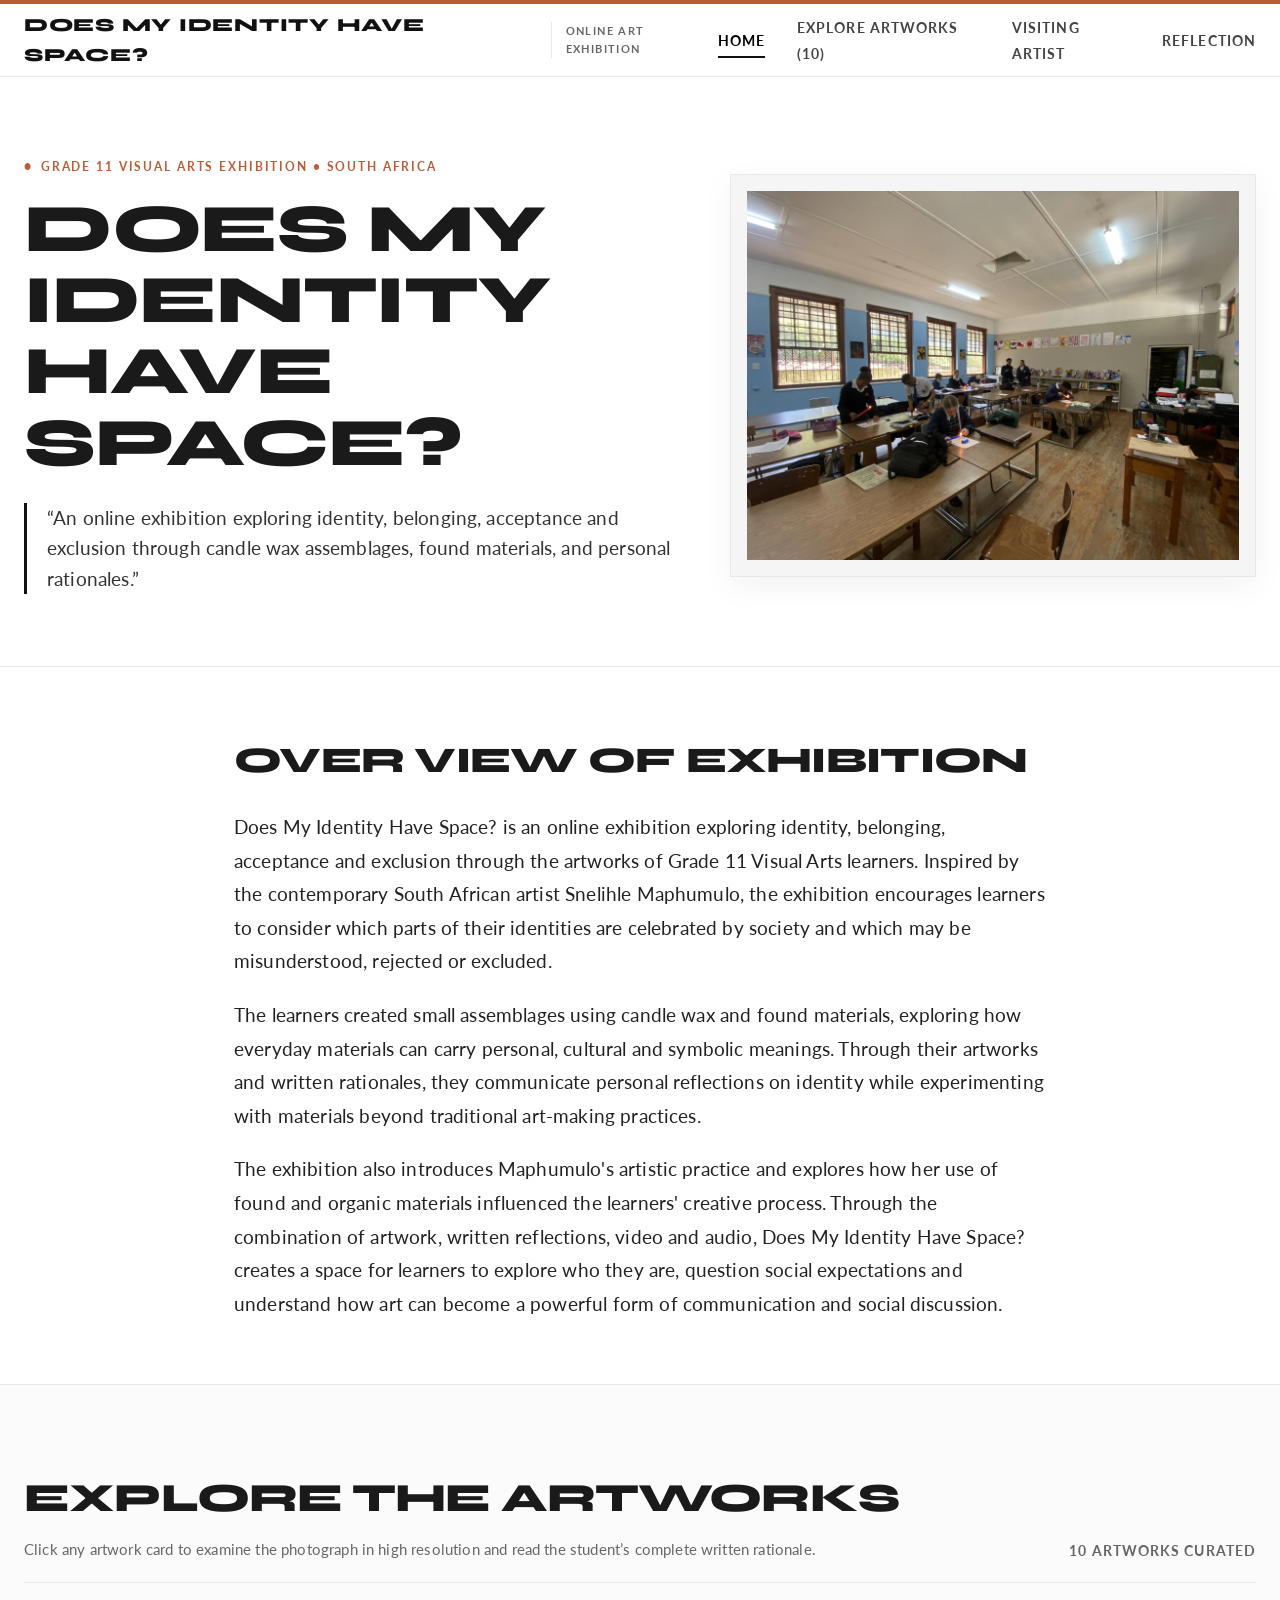
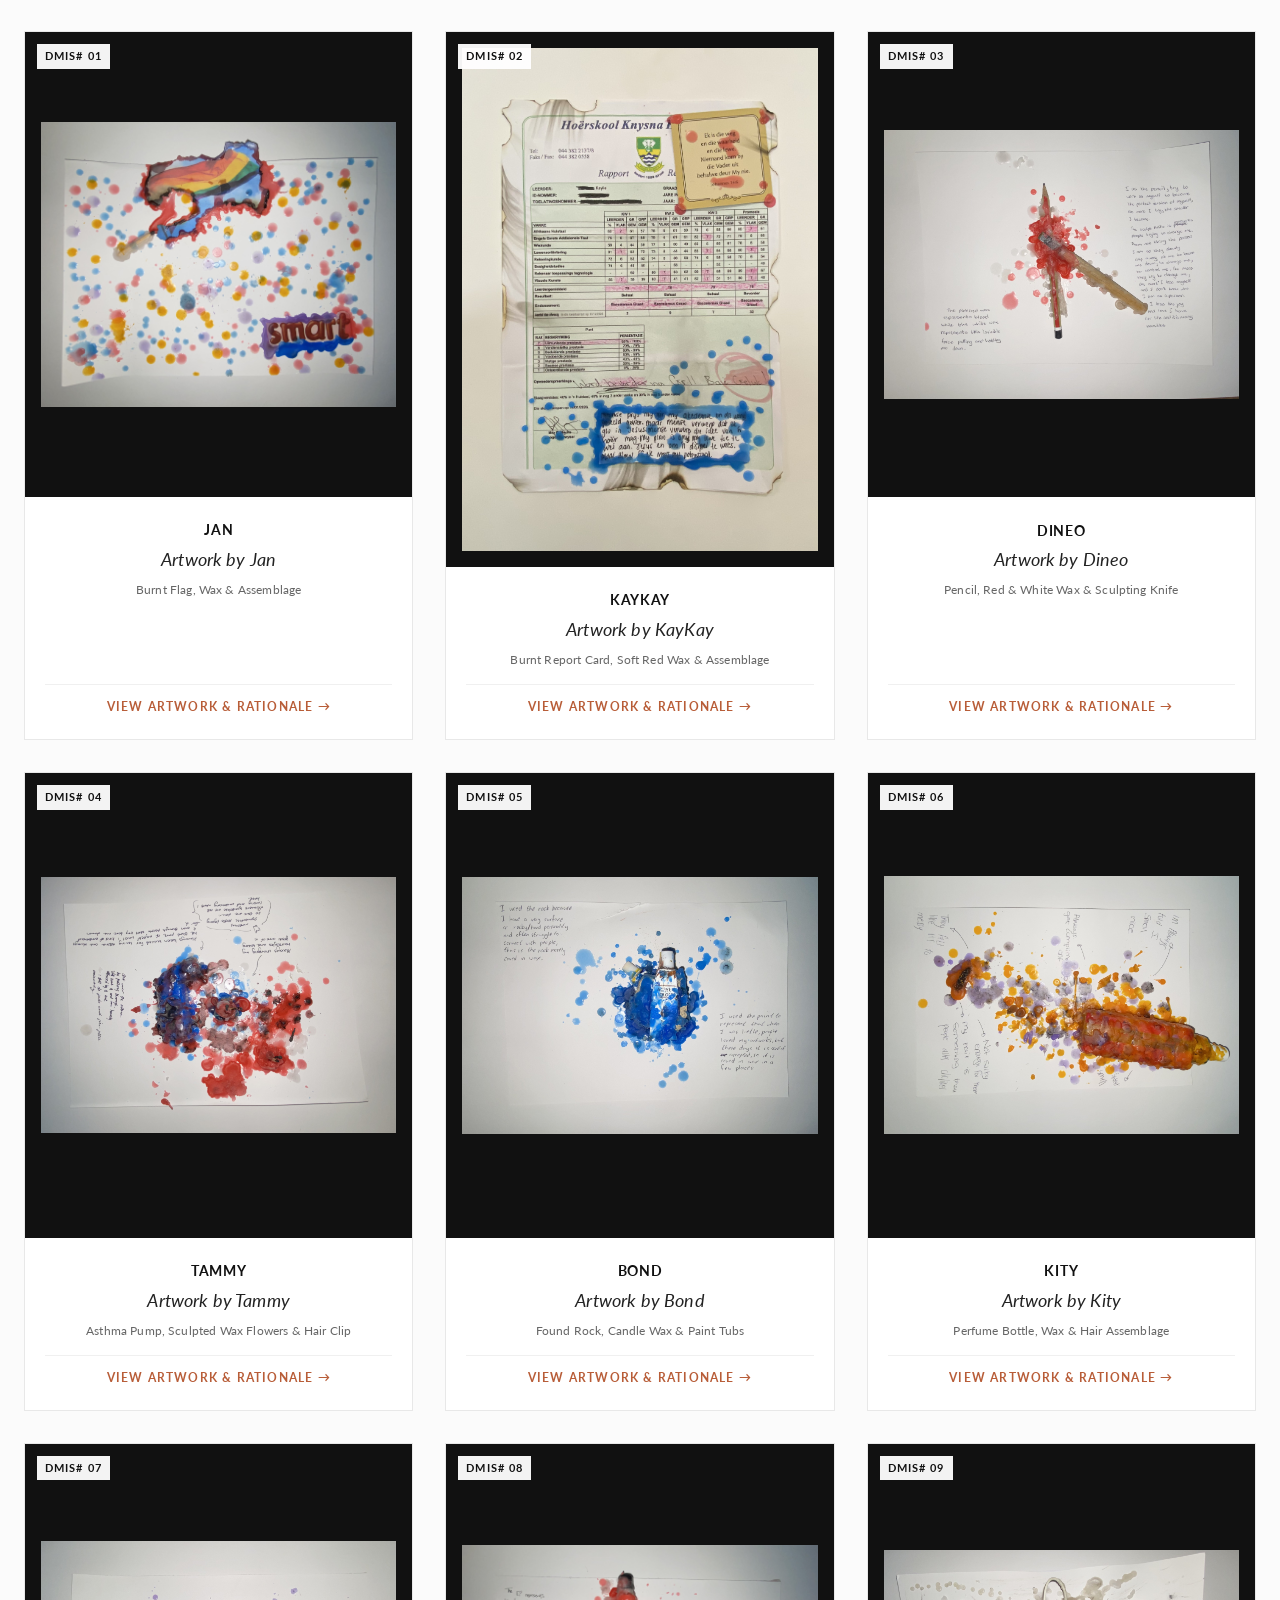
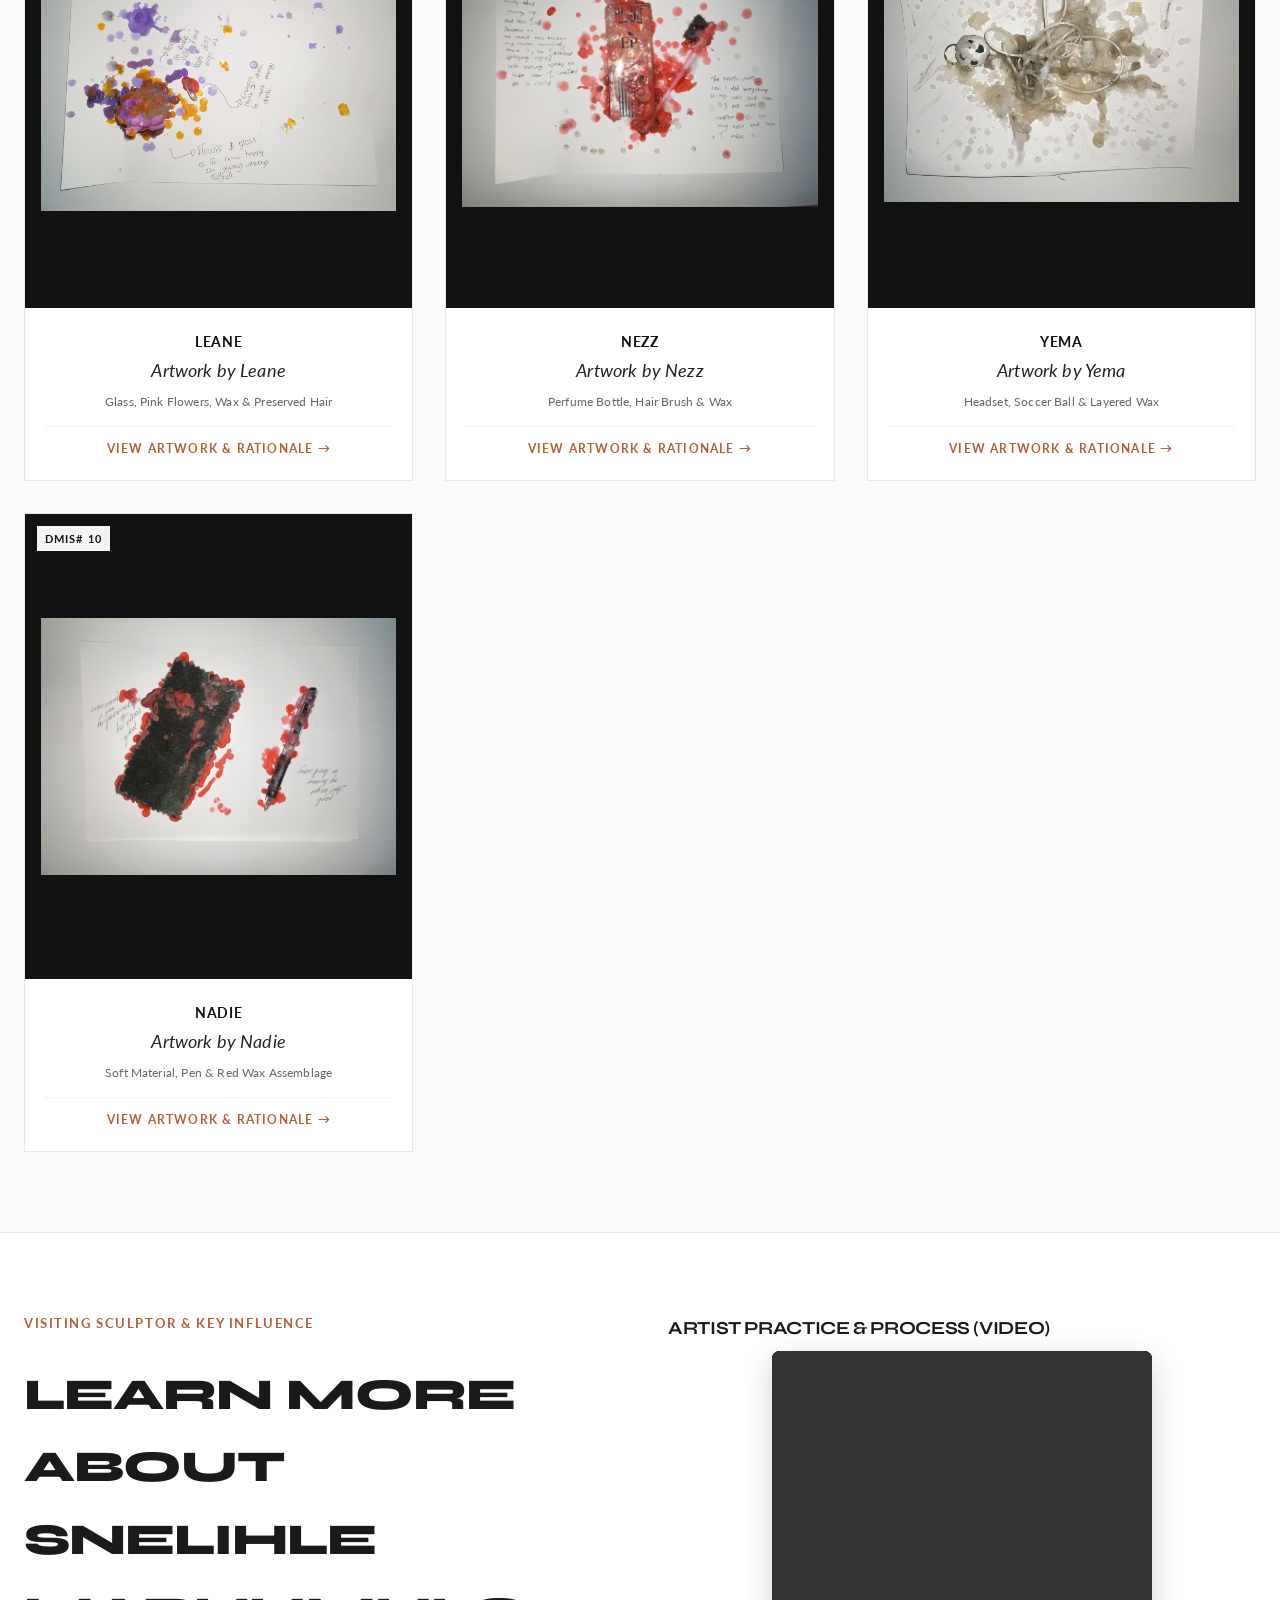
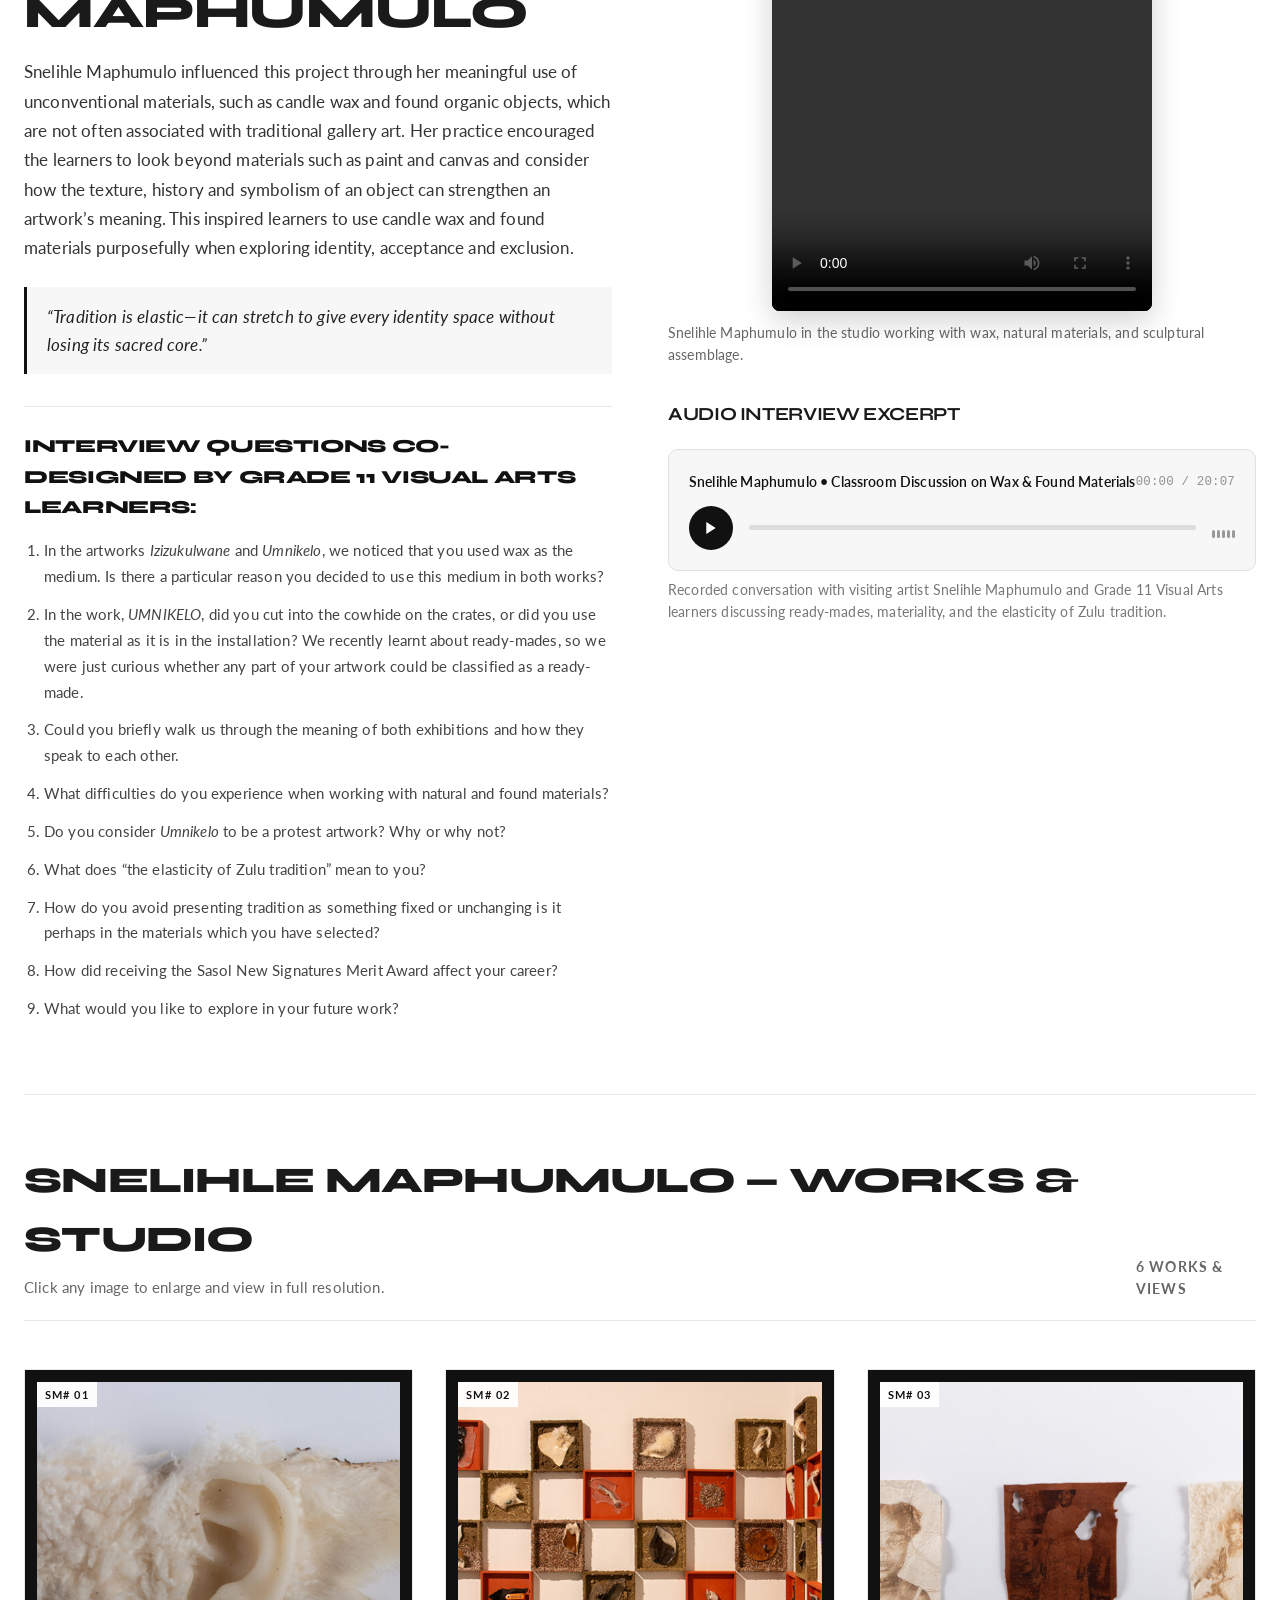
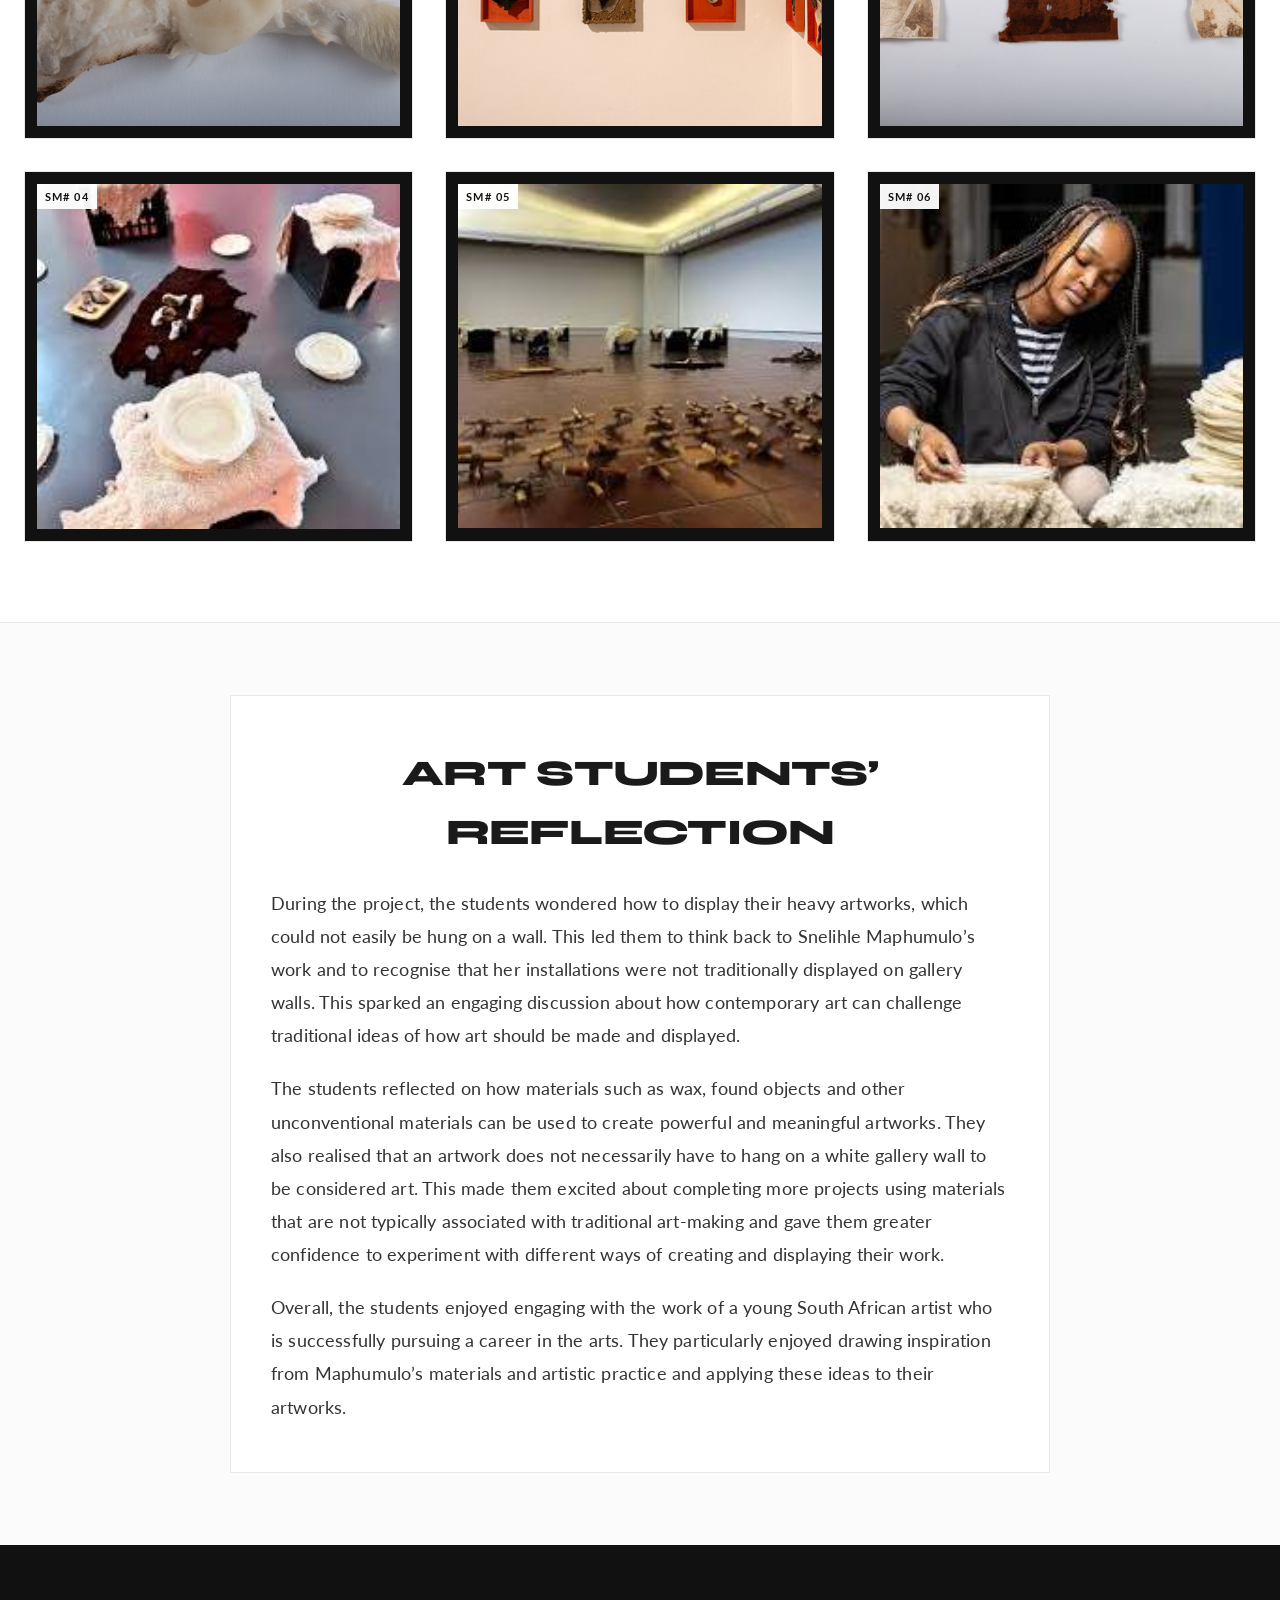
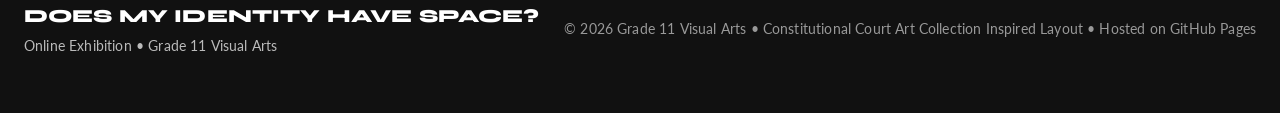
==== index.html @ d1a99295 "Prepare site for GitHub Pages deployment" ====
<!DOCTYPE html>
<html lang="en">
<head>
  <meta charset="UTF-8">
  <meta name="viewport" content="width=device-width, initial-scale=1.0">
  <title>Does My Identity Have Space? | Online Exhibition</title>
  <meta name="description" content="Online exhibition exploring identity, belonging, acceptance and exclusion through the artworks of Grade 11 Visual Arts learners, inspired by sculptor Snelihle Maphumulo.">
  
  <!-- CSS Stylesheets -->
  <link rel="stylesheet" href="css/shared.css">
  <link rel="stylesheet" href="css/option1.css">
</head>
<body class="theme-option1">

  <!-- CCAC Top Brand Stripe -->
  <div class="ccac-top-stripe"></div>

  <!-- Clean Minimal Header -->
  <header class="ccac-header">
    <div class="container ccac-nav-inner">
      <a href="index.html" class="ccac-brand">
        <span class="ccac-brand-logo">Does My Identity Have Space?</span>
        <span class="ccac-brand-badge">Online Art Exhibition</span>
      </a>

      <nav aria-label="Main Navigation">
        <ul class="ccac-nav-links">
          <li><a href="index.html" class="active">Home</a></li>
          <li><a href="#artworks">Explore Artworks (10)</a></li>
          <li><a href="#artist">Visiting Artist</a></li>
          <li><a href="#reflection">Reflection</a></li>
        </ul>
      </nav>
    </div>
  </header>

  <!-- CCAC Inspired Minimal Hero -->
  <section class="ccac-hero" id="hero">
    <div class="container ccac-hero-grid">
      <div>
        <div class="ccac-kicker">
          <span>●</span> Grade 11 Visual Arts Exhibition • South Africa
        </div>
        <h1 class="ccac-hero-title">Does My Identity Have Space?</h1>
        <p class="ccac-hero-quote">
          “An online exhibition exploring identity, belonging, acceptance and exclusion through candle wax assemblages, found materials, and personal rationales.”
        </p>
      </div>

      <div class="ccac-hero-visual">
        <picture>
          <source srcset="assets/images/artist/top-image.webp" type="image/webp">
          <img src="assets/images/artist/top-image.jpg" alt="Grade 11 Visual Arts learners working with candle wax in the art studio">
        </picture>
      </div>
    </div>
  </section>

  <!-- Over View of Exhibition (Verbatim 3 Paragraphs from Document) -->
  <section class="ccac-overview" id="overview">
    <div class="container ccac-overview-inner">
      <h2>Over View of Exhibition</h2>
      <div style="display: flex; flex-direction: column; gap: 1.25rem;">
        <p class="ccac-overview-lead">
          Does My Identity Have Space? is an online exhibition exploring identity, belonging, acceptance and exclusion through the artworks of Grade 11 Visual Arts learners. Inspired by the contemporary South African artist Snelihle Maphumulo, the exhibition encourages learners to consider which parts of their identities are celebrated by society and which may be misunderstood, rejected or excluded.
        </p>
        <p class="ccac-overview-lead">
          The learners created small assemblages using candle wax and found materials, exploring how everyday materials can carry personal, cultural and symbolic meanings. Through their artworks and written rationales, they communicate personal reflections on identity while experimenting with materials beyond traditional art-making practices.
        </p>
        <p class="ccac-overview-lead">
          The exhibition also introduces Maphumulo's artistic practice and explores how her use of found and organic materials influenced the learners' creative process. Through the combination of artwork, written reflections, video and audio, Does My Identity Have Space? creates a space for learners to explore who they are, question social expectations and understand how art can become a powerful form of communication and social discussion.
        </p>
      </div>
    </div>
  </section>

  <!-- Explore the Artworks Section (10 Student Artworks with Verbatim Rationales) -->
  <section class="ccac-artworks-section" id="artworks">
    <div class="container">
      <div class="ccac-section-header">
        <div>
          <h2>Explore the Artworks</h2>
          <p style="color: var(--ccac-muted); font-size: 0.95rem; margin-top: 0.35rem;">
            Click any artwork card to examine the photograph in high resolution and read the student’s complete written rationale.
          </p>
        </div>
        <div class="ccac-section-count">
          10 Artworks Curated
        </div>
      </div>

      <div class="ccac-catalog-grid">

        <!-- Artwork 01: Jan -->
        <article class="ccac-card" data-artwork-id="01">
          <div class="ccac-card-media">
            <img src="assets/images/artworks/student-01-jan.jpg" alt="Artwork by Jan">
            <span class="ccac-card-id-tag">DMIS# 01</span>
          </div>
          <div class="ccac-card-body">
            <div class="ccac-card-artist">Jan</div>
            <div class="ccac-card-title">Artwork by Jan</div>
            <div class="ccac-card-medium">Burnt Flag, Wax &amp; Assemblage</div>
            <div class="ccac-card-action">View Artwork &amp; Rationale &rarr;</div>
          </div>
        </article>

        <!-- Artwork 02: KayKay -->
        <article class="ccac-card" data-artwork-id="02">
          <div class="ccac-card-media">
            <img src="assets/images/artworks/student-02-kaykay.jpg" alt="Artwork by KayKay">
            <span class="ccac-card-id-tag">DMIS# 02</span>
          </div>
          <div class="ccac-card-body">
            <div class="ccac-card-artist">KayKay</div>
            <div class="ccac-card-title">Artwork by KayKay</div>
            <div class="ccac-card-medium">Burnt Report Card, Soft Red Wax &amp; Assemblage</div>
            <div class="ccac-card-action">View Artwork &amp; Rationale &rarr;</div>
          </div>
        </article>

        <!-- Artwork 03: Dineo -->
        <article class="ccac-card" data-artwork-id="03">
          <div class="ccac-card-media">
            <img src="assets/images/artworks/student-03-dineo.jpg" alt="Artwork by Dineo">
            <span class="ccac-card-id-tag">DMIS# 03</span>
          </div>
          <div class="ccac-card-body">
            <div class="ccac-card-artist">Dineo</div>
            <div class="ccac-card-title">Artwork by Dineo</div>
            <div class="ccac-card-medium">Pencil, Red &amp; White Wax &amp; Sculpting Knife</div>
            <div class="ccac-card-action">View Artwork &amp; Rationale &rarr;</div>
          </div>
        </article>

        <!-- Artwork 04: Tammy -->
        <article class="ccac-card" data-artwork-id="04">
          <div class="ccac-card-media">
            <img src="assets/images/artworks/student-04-tammy.jpg" alt="Artwork by Tammy">
            <span class="ccac-card-id-tag">DMIS# 04</span>
          </div>
          <div class="ccac-card-body">
            <div class="ccac-card-artist">Tammy</div>
            <div class="ccac-card-title">Artwork by Tammy</div>
            <div class="ccac-card-medium">Asthma Pump, Sculpted Wax Flowers &amp; Hair Clip</div>
            <div class="ccac-card-action">View Artwork &amp; Rationale &rarr;</div>
          </div>
        </article>

        <!-- Artwork 05: Bond -->
        <article class="ccac-card" data-artwork-id="05">
          <div class="ccac-card-media">
            <img src="assets/images/artworks/student-05-bond.jpg" alt="Artwork by Bond">
            <span class="ccac-card-id-tag">DMIS# 05</span>
          </div>
          <div class="ccac-card-body">
            <div class="ccac-card-artist">Bond</div>
            <div class="ccac-card-title">Artwork by Bond</div>
            <div class="ccac-card-medium">Found Rock, Candle Wax &amp; Paint Tubs</div>
            <div class="ccac-card-action">View Artwork &amp; Rationale &rarr;</div>
          </div>
        </article>

        <!-- Artwork 06: Kity -->
        <article class="ccac-card" data-artwork-id="06">
          <div class="ccac-card-media">
            <img src="assets/images/artworks/student-06-kity.jpg" alt="Artwork by Kity">
            <span class="ccac-card-id-tag">DMIS# 06</span>
          </div>
          <div class="ccac-card-body">
            <div class="ccac-card-artist">Kity</div>
            <div class="ccac-card-title">Artwork by Kity</div>
            <div class="ccac-card-medium">Perfume Bottle, Wax &amp; Hair Assemblage</div>
            <div class="ccac-card-action">View Artwork &amp; Rationale &rarr;</div>
          </div>
        </article>

        <!-- Artwork 07: Leane -->
        <article class="ccac-card" data-artwork-id="07">
          <div class="ccac-card-media">
            <img src="assets/images/artworks/student-07-leane.jpg" alt="Artwork by Leane">
            <span class="ccac-card-id-tag">DMIS# 07</span>
          </div>
          <div class="ccac-card-body">
            <div class="ccac-card-artist">Leane</div>
            <div class="ccac-card-title">Artwork by Leane</div>
            <div class="ccac-card-medium">Glass, Pink Flowers, Wax &amp; Preserved Hair</div>
            <div class="ccac-card-action">View Artwork &amp; Rationale &rarr;</div>
          </div>
        </article>

        <!-- Artwork 08: Nezz -->
        <article class="ccac-card" data-artwork-id="08">
          <div class="ccac-card-media">
            <img src="assets/images/artworks/student-08-nezz.jpg" alt="Artwork by Nezz">
            <span class="ccac-card-id-tag">DMIS# 08</span>
          </div>
          <div class="ccac-card-body">
            <div class="ccac-card-artist">Nezz</div>
            <div class="ccac-card-title">Artwork by Nezz</div>
            <div class="ccac-card-medium">Perfume Bottle, Hair Brush &amp; Wax</div>
            <div class="ccac-card-action">View Artwork &amp; Rationale &rarr;</div>
          </div>
        </article>

        <!-- Artwork 09: Yema -->
        <article class="ccac-card" data-artwork-id="09">
          <div class="ccac-card-media">
            <img src="assets/images/artworks/student-09-yema.jpg" alt="Artwork by Yema">
            <span class="ccac-card-id-tag">DMIS# 09</span>
          </div>
          <div class="ccac-card-body">
            <div class="ccac-card-artist">Yema</div>
            <div class="ccac-card-title">Artwork by Yema</div>
            <div class="ccac-card-medium">Headset, Soccer Ball &amp; Layered Wax</div>
            <div class="ccac-card-action">View Artwork &amp; Rationale &rarr;</div>
          </div>
        </article>

        <!-- Artwork 10: Nadie -->
        <article class="ccac-card" data-artwork-id="10">
          <div class="ccac-card-media">
            <img src="assets/images/artworks/student-10-nadie.jpg" alt="Artwork by Nadie">
            <span class="ccac-card-id-tag">DMIS# 10</span>
          </div>
          <div class="ccac-card-body">
            <div class="ccac-card-artist">Nadie</div>
            <div class="ccac-card-title">Artwork by Nadie</div>
            <div class="ccac-card-medium">Soft Material, Pen &amp; Red Wax Assemblage</div>
            <div class="ccac-card-action">View Artwork &amp; Rationale &rarr;</div>
          </div>
        </article>

      </div>
    </div>
  </section>

  <!-- Visiting Artist Feature: Learn more about Snelihle Maphumulo -->
  <section class="ccac-artist-section" id="artist">
    <div class="container">
      <div class="ccac-artist-grid">
      
        <!-- Left Column: Artist Bio & Influence -->
        <div class="ccac-artist-info">
          <div class="ccac-artist-role">Visiting Sculptor &amp; Key Influence</div>
          <h2>Learn more about Snelihle Maphumulo</h2>
          
          <p>
            Snelihle Maphumulo influenced this project through her meaningful use of unconventional materials, such as candle wax and found organic objects, which are not often associated with traditional gallery art. Her practice encouraged the learners to look beyond materials such as paint and canvas and consider how the texture, history and symbolism of an object can strengthen an artwork’s meaning. This inspired learners to use candle wax and found materials purposefully when exploring identity, acceptance and exclusion.
          </p>

          <div class="ccac-quote-block">
            “Tradition is elastic—it can stretch to give every identity space without losing its sacred core.”
          </div>

          <!-- Student-Designed Interview Questions Accordion/List -->
          <div style="margin-top: 2rem; border-top: 1px solid var(--ccac-border); padding-top: 1.5rem;">
            <h3 style="font-size: 1.15rem; font-weight: 800; text-transform: uppercase; margin-bottom: 1rem; color: #111;">
              Interview Questions Co-Designed by Grade 11 Visual Arts Learners:
            </h3>
            <ol style="padding-left: 1.25rem; font-size: 0.95rem; line-height: 1.7; color: #444; display: flex; flex-direction: column; gap: 0.75rem;">
              <li>In the artworks <em>Izizukulwane</em> and <em>Umnikelo</em>, we noticed that you used wax as the medium. Is there a particular reason you decided to use this medium in both works?</li>
              <li>In the work, <em>UMNIKELO</em>, did you cut into the cowhide on the crates, or did you use the material as it is in the installation? We recently learnt about ready-mades, so we were just curious whether any part of your artwork could be classified as a ready-made.</li>
              <li>Could you briefly walk us through the meaning of both exhibitions and how they speak to each other.</li>
              <li>What difficulties do you experience when working with natural and found materials?</li>
              <li>Do you consider <em>Umnikelo</em> to be a protest artwork? Why or why not?</li>
              <li>What does “the elasticity of Zulu tradition” mean to you?</li>
              <li>How do you avoid presenting tradition as something fixed or unchanging is it perhaps in the materials which you have selected?</li>
              <li>How did receiving the Sasol New Signatures Merit Award affect your career?</li>
              <li>What would you like to explore in your future work?</li>
            </ol>
          </div>
        </div>

        <!-- Right Column: Media Embeds -->
        <div style="display: flex; flex-direction: column; gap: 2rem;">
          
          <!-- Video Player (Native Video: Video Sne making) -->
          <div>
            <h3 style="font-size: 1.15rem; font-weight: 700; margin-bottom: 0.5rem; text-transform: uppercase;">
              Artist Practice &amp; Process (Video)
            </h3>
            <div class="video-native-wrap">
              <video controls playsinline preload="metadata" class="ccac-video-player">
                <source src="assets/video/video-sne-making.mp4" type="video/mp4">
                <source src="assets/video/Video Sne making .mov" type="video/quicktime">
                Your browser does not support the video tag.
              </video>
            </div>
            <p style="font-size: 0.85rem; color: #666; margin-top: 0.65rem;">
              Snelihle Maphumulo in the studio working with wax, natural materials, and sculptural assemblage.
            </p>
          </div>

          <!-- Audio Player -->
          <div>
            <h3 style="font-size: 1.15rem; font-weight: 700; margin-bottom: 0.5rem; text-transform: uppercase;">
              Audio Interview Excerpt
            </h3>
            <div class="custom-audio-player" style="background: #f7f7f7; border-color: #e0e0e0; color: #111;">
              <audio preload="metadata" src="assets/audio/artist-interview-excerpt.mp3"></audio>
              <div class="audio-player-header">
                <div class="audio-track-title" style="color: #111;">Snelihle Maphumulo • Classroom Discussion on Wax &amp; Found Materials</div>
                <div class="audio-track-duration" style="color: #666;">00:00 / 20:07</div>
              </div>
              <div class="audio-controls-row">
                <button class="audio-play-btn" style="background: #111; color: #fff;" aria-label="Play Audio">
                  <svg width="16" height="16" viewBox="0 0 24 24" fill="currentColor"><polygon points="5,3 19,12 5,21"></polygon></svg>
                </button>
                <div class="audio-progress-container">
                  <div class="audio-progress-bar" style="background: #ddd;">
                    <div class="audio-progress-fill" style="background: var(--ccac-accent);"></div>
                  </div>
                </div>
                <div class="audio-waves">
                  <div class="audio-wave-bar" style="background: #999;"></div>
                  <div class="audio-wave-bar" style="background: #999;"></div>
                  <div class="audio-wave-bar" style="background: #999;"></div>
                  <div class="audio-wave-bar" style="background: #999;"></div>
                  <div class="audio-wave-bar" style="background: #999;"></div>
                </div>
              </div>
            </div>
            <p style="font-size: 0.85rem; color: #777; margin-top: 0.5rem;">
              Recorded conversation with visiting artist Snelihle Maphumulo and Grade 11 Visual Arts learners discussing ready-mades, materiality, and the elasticity of Zulu tradition.
            </p>
          </div>

        </div>
      </div>

      <!-- Snelihle Maphumulo Featured Works Gallery -->
      <div class="ccac-artist-gallery" style="margin-top: 4.5rem; border-top: 1px solid var(--ccac-border); padding-top: 3.5rem;">
        <div class="ccac-section-header">
          <div>
            <h3 style="font-size: 2.25rem; font-weight: 800; text-transform: uppercase;">
              Snelihle Maphumulo — Works &amp; Studio
            </h3>
            <p style="color: var(--ccac-muted); font-size: 0.95rem; margin-top: 0.35rem;">
              Click any image to enlarge and view in full resolution.
            </p>
          </div>
          <div class="ccac-section-count">
            6 Works &amp; Views
          </div>
        </div>

        <div class="ccac-catalog-grid">

          <!-- 01: Ear Sculpture -->
          <article class="ccac-card ccac-card-image-only" data-artist-work-id="s01">
            <div class="ccac-card-media">
              <img src="assets/images/artist/sne-01-ear-sculpture.jpg" alt="Izizukulwane (Detail: Sculpted Ear)">
              <span class="ccac-card-id-tag">SM# 01</span>
              <div class="ccac-card-zoom-hint">
                <svg width="18" height="18" viewBox="0 0 24 24" fill="none" stroke="currentColor" stroke-width="2"><circle cx="11" cy="11" r="8"></circle><line x1="21" y1="21" x2="16.65" y2="16.65"></line><line x1="11" y1="8" x2="11" y2="14"></line><line x1="8" y1="11" x2="14" y2="11"></line></svg>
                <span>Enlarge</span>
              </div>
            </div>
          </article>

          <!-- 02: Izizukulwane Installation -->
          <article class="ccac-card ccac-card-image-only" data-artist-work-id="s02">
            <div class="ccac-card-media">
              <img src="assets/images/artist/sne-02-izizukulwane.jpg" alt="Izizukulwane Installation View">
              <span class="ccac-card-id-tag">SM# 02</span>
              <div class="ccac-card-zoom-hint">
                <svg width="18" height="18" viewBox="0 0 24 24" fill="none" stroke="currentColor" stroke-width="2"><circle cx="11" cy="11" r="8"></circle><line x1="21" y1="21" x2="16.65" y2="16.65"></line><line x1="11" y1="8" x2="11" y2="14"></line><line x1="8" y1="11" x2="14" y2="11"></line></svg>
                <span>Enlarge</span>
              </div>
            </div>
          </article>

          <!-- 03: Photo Transfers on Hide -->
          <article class="ccac-card ccac-card-image-only" data-artist-work-id="s03">
            <div class="ccac-card-media">
              <img src="assets/images/artist/sne-03-photo-transfers.jpg" alt="Family Archive Photo Transfers on Hide">
              <span class="ccac-card-id-tag">SM# 03</span>
              <div class="ccac-card-zoom-hint">
                <svg width="18" height="18" viewBox="0 0 24 24" fill="none" stroke="currentColor" stroke-width="2"><circle cx="11" cy="11" r="8"></circle><line x1="21" y1="21" x2="16.65" y2="16.65"></line><line x1="11" y1="8" x2="11" y2="14"></line><line x1="8" y1="11" x2="14" y2="11"></line></svg>
                <span>Enlarge</span>
              </div>
            </div>
          </article>

          <!-- 04: UMNIKELO Detail -->
          <article class="ccac-card ccac-card-image-only" data-artist-work-id="s04">
            <div class="ccac-card-media">
              <img src="assets/images/artist/sne-04-umnikelo-detail.jpg" alt="UMNIKELO (Offering — Detail)">
              <span class="ccac-card-id-tag">SM# 04</span>
              <div class="ccac-card-zoom-hint">
                <svg width="18" height="18" viewBox="0 0 24 24" fill="none" stroke="currentColor" stroke-width="2"><circle cx="11" cy="11" r="8"></circle><line x1="21" y1="21" x2="16.65" y2="16.65"></line><line x1="11" y1="8" x2="11" y2="14"></line><line x1="8" y1="11" x2="14" y2="11"></line></svg>
                <span>Enlarge</span>
              </div>
            </div>
          </article>

          <!-- 05: UMNIKELO Installation -->
          <article class="ccac-card ccac-card-image-only" data-artist-work-id="s05">
            <div class="ccac-card-media">
              <img src="assets/images/artist/sne-05-umnikelo-installation.jpg" alt="UMNIKELO (Floor Installation)">
              <span class="ccac-card-id-tag">SM# 05</span>
              <div class="ccac-card-zoom-hint">
                <svg width="18" height="18" viewBox="0 0 24 24" fill="none" stroke="currentColor" stroke-width="2"><circle cx="11" cy="11" r="8"></circle><line x1="21" y1="21" x2="16.65" y2="16.65"></line><line x1="11" y1="8" x2="11" y2="14"></line><line x1="8" y1="11" x2="14" y2="11"></line></svg>
                <span>Enlarge</span>
              </div>
            </div>
          </article>

          <!-- 06: Studio Portrait -->
          <article class="ccac-card ccac-card-image-only" data-artist-work-id="s06">
            <div class="ccac-card-media">
              <img src="assets/images/artist/sne-06-portrait-studio.jpg" alt="Snelihle Maphumulo in the Studio">
              <span class="ccac-card-id-tag">SM# 06</span>
              <div class="ccac-card-zoom-hint">
                <svg width="18" height="18" viewBox="0 0 24 24" fill="none" stroke="currentColor" stroke-width="2"><circle cx="11" cy="11" r="8"></circle><line x1="21" y1="21" x2="16.65" y2="16.65"></line><line x1="11" y1="8" x2="11" y2="14"></line><line x1="8" y1="11" x2="14" y2="11"></line></svg>
                <span>Enlarge</span>
              </div>
            </div>
          </article>

        </div>
      </div>
    </div>
  </section>

  <!-- Reflection Section (Verbatim from Art Students' Reflection in Document) -->
  <section class="ccac-reflection" id="reflection">
    <div class="container">
      <div class="ccac-reflection-card">
        <h2>Art Students’ Reflection</h2>
        
        <div style="text-align: left; display: flex; flex-direction: column; gap: 1.25rem; margin-top: 1.5rem;">
          <p>
            During the project, the students wondered how to display their heavy artworks, which could not easily be hung on a wall. This led them to think back to Snelihle Maphumulo’s work and to recognise that her installations were not traditionally displayed on gallery walls. This sparked an engaging discussion about how contemporary art can challenge traditional ideas of how art should be made and displayed.
          </p>
          <p>
            The students reflected on how materials such as wax, found objects and other unconventional materials can be used to create powerful and meaningful artworks. They also realised that an artwork does not necessarily have to hang on a white gallery wall to be considered art. This made them excited about completing more projects using materials that are not typically associated with traditional art-making and gave them greater confidence to experiment with different ways of creating and displaying their work.
          </p>
          <p>
            Overall, the students enjoyed engaging with the work of a young South African artist who is successfully pursuing a career in the arts. They particularly enjoyed drawing inspiration from Maphumulo’s materials and artistic practice and applying these ideas to their artworks.
          </p>
        </div>
      </div>
    </div>
  </section>

  <!-- Clean Minimal Footer -->
  <footer class="ccac-footer" id="footer">
    <div class="container ccac-footer-inner">
      <div>
        <div style="font-family: var(--font-heading); font-size: 1.15rem; font-weight: 800; color: #fff; text-transform: uppercase;">
          Does My Identity Have Space?
        </div>
        <p style="margin-top: 0.25rem; color: #bbb;">
          Online Exhibition • Grade 11 Visual Arts
        </p>
      </div>
      <div>
        &copy; 2026 Grade 11 Visual Arts • Constitutional Court Art Collection Inspired Layout • Hosted on GitHub Pages
      </div>
    </div>
  </footer>

  <!-- Modal Lightbox / Artwork Rationale Viewer -->
  <div class="modal-overlay" id="artworkModal" role="dialog" aria-modal="true" aria-labelledby="modalTitle">
    <!-- Floating Prev/Next Buttons for Image-Only Mode -->
    <button class="modal-floating-btn modal-float-prev" id="modalFloatPrev" aria-label="Previous Image">&#8592;</button>
    <button class="modal-floating-btn modal-float-next" id="modalFloatNext" aria-label="Next Image">&#8594;</button>

    <div class="modal-card">
      <button class="modal-close-btn" id="modalCloseBtn" aria-label="Close">&times;</button>
      <div class="modal-image-col">
        <img id="modalImg" src="" alt="Artwork detailed view">
      </div>
      <div class="modal-content-col">
        <div>
          <div class="modal-meta-top">
            <span class="modal-artwork-num" id="modalNum">Artwork 01 of 10</span>
            <span class="modal-student-name" id="modalStudent">Student Artist</span>
          </div>
          <h2 class="modal-artwork-title" id="modalTitle">Artwork Title</h2>
          <div class="modal-artwork-medium" id="modalMedium">Medium</div>
          <div class="modal-rationale-heading">Student Written Rationale</div>
          <p class="modal-rationale-text" id="modalRationale">Rationale text will appear here.</p>
          <div class="modal-quote-box" id="modalQuote">“Student quote.”</div>
        </div>
        <div class="modal-nav-footer">
          <button class="modal-nav-btn" id="modalPrevBtn">&larr; Previous</button>
          <button class="modal-nav-btn" id="modalNextBtn">Next &rarr;</button>
        </div>
      </div>
    </div>
  </div>

  <script src="js/main.js"></script>
</body>
</html>
---- css/shared.css ----
/* ==========================================================================
   SHARED STYLES & FOUNDATIONS
   "Does My Identity Have Space?" Online Exhibition
   ========================================================================== */

/* Modern CSS Reset */
*, *::before, *::after {
  box-sizing: border-box;
  margin: 0;
  padding: 0;
}

html {
  scroll-behavior: smooth;
  -webkit-font-smoothing: antialiased;
  -moz-osx-font-smoothing: grayscale;
}

body {
  min-height: 100vh;
  line-height: 1.65;
  font-family: 'Inter', -apple-system, BlinkMacSystemFont, 'Segoe UI', Roboto, sans-serif;
  overflow-x: hidden;
}

img, svg {
  display: block;
  max-width: 100%;
  height: auto;
}

a {
  color: inherit;
  text-decoration: none;
  transition: all 0.25s ease;
}

button {
  font-family: inherit;
  cursor: pointer;
  border: none;
  background: none;
}

/* Accessible Screen Reader Only */
.sr-only {
  position: absolute;
  width: 1px;
  height: 1px;
  padding: 0;
  margin: -1px;
  overflow: hidden;
  clip: rect(0, 0, 0, 0);
  white-space: nowrap;
  border: 0;
}

/* Container */
.container {
  width: 100%;
  max-width: 1280px;
  margin: 0 auto;
  padding: 0 1.5rem;
}

.container-narrow {
  width: 100%;
  max-width: 960px;
  margin: 0 auto;
  padding: 0 1.5rem;
}

/* Section Spacing */
.section-padding {
  padding: 5rem 0;
}

@media (min-width: 768px) {
  .section-padding {
    padding: 7rem 0;
  }
}

/* ==========================================================================
   OPTION PREVIEW SWITCHER BAR
   ========================================================================== */
.preview-bar {
  position: fixed;
  bottom: 1.25rem;
  left: 50%;
  transform: translateX(-50%);
  z-index: 9999;
  background: rgba(18, 18, 20, 0.94);
  backdrop-filter: blur(12px);
  -webkit-backdrop-filter: blur(12px);
  border: 1px solid rgba(255, 255, 255, 0.15);
  border-radius: 9999px;
  padding: 0.45rem 0.6rem;
  box-shadow: 0 16px 40px rgba(0, 0, 0, 0.5), 0 0 0 1px rgba(255, 255, 255, 0.08);
  display: flex;
  align-items: center;
  gap: 0.5rem;
  transition: all 0.3s ease;
  max-width: 95vw;
}

.preview-bar-label {
  font-size: 0.72rem;
  font-weight: 700;
  text-transform: uppercase;
  letter-spacing: 0.08em;
  color: #a0a0ab;
  padding-left: 0.75rem;
  padding-right: 0.35rem;
  white-space: nowrap;
}

.preview-pill-group {
  display: flex;
  align-items: center;
  gap: 0.35rem;
  background: rgba(255, 255, 255, 0.06);
  padding: 0.2rem;
  border-radius: 9999px;
}

.preview-pill {
  font-size: 0.8rem;
  font-weight: 600;
  color: #d1d1db;
  padding: 0.45rem 0.95rem;
  border-radius: 9999px;
  display: inline-flex;
  align-items: center;
  gap: 0.4rem;
  transition: all 0.2s ease;
  white-space: nowrap;
}

.preview-pill:hover {
  color: #ffffff;
  background: rgba(255, 255, 255, 0.12);
}

.preview-pill.active {
  background: #ffffff;
  color: #111113;
  box-shadow: 0 2px 8px rgba(0, 0, 0, 0.2);
}

.preview-pill .dot {
  width: 6px;
  height: 6px;
  border-radius: 50%;
  background: currentColor;
}

.preview-bar-badge {
  font-size: 0.7rem;
  color: #c59b27;
  background: rgba(197, 155, 39, 0.15);
  border: 1px solid rgba(197, 155, 39, 0.3);
  padding: 0.25rem 0.6rem;
  border-radius: 9999px;
  white-space: nowrap;
  display: none;
}

@media (min-width: 860px) {
  .preview-bar-badge {
    display: inline-block;
  }
}

/* ==========================================================================
   MODAL LIGHTBOX / ARTWORK RATIONALE VIEWER
   ========================================================================== */
.modal-overlay {
  position: fixed;
  inset: 0;
  background: rgba(10, 8, 7, 0.88);
  backdrop-filter: blur(8px);
  -webkit-backdrop-filter: blur(8px);
  z-index: 10000;
  display: flex;
  align-items: center;
  justify-content: center;
  padding: 1.5rem;
  opacity: 0;
  visibility: hidden;
  transition: opacity 0.3s ease, visibility 0.3s ease;
}

.modal-overlay.active {
  opacity: 1;
  visibility: visible;
}

.modal-card {
  background: #ffffff;
  color: #181412;
  width: 100%;
  max-width: 1060px;
  max-height: 90vh;
  border-radius: 12px;
  overflow: hidden;
  display: grid;
  grid-template-columns: 1fr;
  box-shadow: 0 25px 50px -12px rgba(0, 0, 0, 0.5);
  transform: translateY(20px) scale(0.98);
  transition: transform 0.3s cubic-bezier(0.16, 1, 0.3, 1);
  position: relative;
}

@media (min-width: 860px) {
  .modal-card {
    grid-template-columns: 1.1fr 1fr;
  }
}

.modal-overlay.active .modal-card {
  transform: translateY(0) scale(1);
}

.modal-image-col {
  background: #110e0c;
  display: flex;
  align-items: center;
  justify-content: center;
  padding: 2rem;
  position: relative;
}

.modal-image-col img {
  max-height: 65vh;
  object-fit: contain;
  border-radius: 4px;
  box-shadow: 0 10px 30px rgba(0, 0, 0, 0.4);
}

.modal-content-col {
  padding: 2.5rem 2rem;
  overflow-y: auto;
  display: flex;
  flex-direction: column;
  justify-content: space-between;
}

.modal-close-btn {
  position: absolute;
  top: 1rem;
  right: 1rem;
  width: 38px;
  height: 38px;
  border-radius: 50%;
  background: rgba(0, 0, 0, 0.08);
  color: #333;
  display: flex;
  align-items: center;
  justify-content: center;
  font-size: 1.25rem;
  transition: background 0.2s ease, transform 0.2s ease;
  z-index: 10;
}

.modal-close-btn:hover {
  background: rgba(0, 0, 0, 0.15);
  transform: rotate(90deg);
}

.modal-meta-top {
  display: flex;
  align-items: center;
  justify-content: space-between;
  margin-bottom: 0.75rem;
}

.modal-artwork-num {
  font-size: 0.8rem;
  font-weight: 700;
  letter-spacing: 0.1em;
  text-transform: uppercase;
  color: #c29b38;
}

.modal-student-name {
  font-size: 0.95rem;
  font-weight: 600;
  color: #555;
}

.modal-artwork-title {
  font-size: 1.85rem;
  line-height: 1.2;
  margin-bottom: 0.5rem;
  font-weight: 700;
}

.modal-artwork-medium {
  font-size: 0.88rem;
  color: #777;
  margin-bottom: 1.5rem;
  padding-bottom: 1rem;
  border-bottom: 1px solid #eee;
}

.modal-rationale-heading {
  font-size: 0.8rem;
  text-transform: uppercase;
  letter-spacing: 0.08em;
  font-weight: 700;
  color: #333;
  margin-bottom: 0.5rem;
}

.modal-rationale-text {
  font-size: 0.96rem;
  line-height: 1.7;
  color: #3f3f46;
  margin-bottom: 1.5rem;
}

.modal-quote-box {
  background: #fbf9f6;
  border-left: 3px solid #c29b38;
  padding: 1rem 1.25rem;
  border-radius: 0 6px 6px 0;
  font-style: italic;
  font-size: 0.92rem;
  color: #4a453e;
  margin-bottom: 1.75rem;
}

.modal-nav-footer {
  display: flex;
  align-items: center;
  justify-content: space-between;
  padding-top: 1rem;
  border-top: 1px solid #eee;
}

.modal-nav-btn {
  font-size: 0.85rem;
  font-weight: 600;
  display: inline-flex;
  align-items: center;
  gap: 0.4rem;
  color: #111;
  padding: 0.5rem 0.85rem;
  border-radius: 6px;
  background: #f4f4f5;
  transition: background 0.2s ease;
}

.modal-nav-btn:hover {
  background: #e4e4e7;
}

/* --------------------------------------------------------------------------
   Image-Only Lightbox Mode (Artist Gallery - Blow Up Image Only, No Descriptions)
   -------------------------------------------------------------------------- */
.modal-overlay.image-only-mode {
  padding: 1rem;
  background: rgba(0, 0, 0, 0.94);
}

.modal-overlay.image-only-mode .modal-card {
  background: transparent;
  box-shadow: none;
  border-radius: 0;
  max-width: 95vw;
  max-height: 92vh;
  display: flex;
  align-items: center;
  justify-content: center;
  overflow: visible;
  grid-template-columns: 1fr;
}

.modal-overlay.image-only-mode .modal-content-col {
  display: none !important;
}

.modal-overlay.image-only-mode .modal-image-col {
  background: transparent;
  padding: 0;
  width: 100%;
  height: 100%;
  display: flex;
  align-items: center;
  justify-content: center;
}

.modal-overlay.image-only-mode .modal-image-col img {
  max-width: 90vw;
  max-height: 88vh;
  width: auto;
  height: auto;
  object-fit: contain;
  border-radius: 6px;
  box-shadow: 0 25px 60px rgba(0, 0, 0, 0.85);
  animation: zoomInLight 0.25s cubic-bezier(0.16, 1, 0.3, 1);
}

@keyframes zoomInLight {
  from {
    opacity: 0;
    transform: scale(0.95);
  }
  to {
    opacity: 1;
    transform: scale(1);
  }
}

.modal-overlay.image-only-mode .modal-close-btn {
  top: 1.25rem;
  right: 1.25rem;
  width: 44px;
  height: 44px;
  font-size: 1.75rem;
  background: rgba(255, 255, 255, 0.18);
  color: #ffffff;
  border: 1px solid rgba(255, 255, 255, 0.3);
  backdrop-filter: blur(8px);
  -webkit-backdrop-filter: blur(8px);
}

.modal-overlay.image-only-mode .modal-close-btn:hover {
  background: rgba(255, 255, 255, 0.35);
  color: #fff;
  transform: scale(1.1);
}

/* Floating Prev/Next Navigation for Image-Only Mode */
.modal-floating-btn {
  display: none;
  position: fixed;
  top: 50%;
  transform: translateY(-50%);
  width: 48px;
  height: 48px;
  border-radius: 50%;
  background: rgba(255, 255, 255, 0.16);
  color: #ffffff;
  border: 1px solid rgba(255, 255, 255, 0.28);
  font-size: 1.35rem;
  align-items: center;
  justify-content: center;
  cursor: pointer;
  z-index: 10002;
  backdrop-filter: blur(8px);
  -webkit-backdrop-filter: blur(8px);
  transition: background 0.2s ease, transform 0.2s ease;
}

.modal-floating-btn:hover {
  background: rgba(255, 255, 255, 0.35);
  transform: translateY(-50%) scale(1.1);
}

.modal-float-prev {
  left: 1.5rem;
}

.modal-float-next {
  right: 1.5rem;
}

.modal-overlay.image-only-mode.active .modal-floating-btn {
  display: flex;
}

@media (max-width: 640px) {
  .modal-floating-btn {
    width: 40px;
    height: 40px;
    font-size: 1.1rem;
  }
  .modal-float-prev {
    left: 0.5rem;
  }
  .modal-float-next {
    right: 0.5rem;
  }
}

/* ==========================================================================
   AUDIO PLAYER WIDGET
   ========================================================================== */
.custom-audio-player {
  background: rgba(255, 255, 255, 0.05);
  border: 1px solid rgba(255, 255, 255, 0.12);
  border-radius: 10px;
  padding: 1.25rem;
  margin-top: 1.25rem;
}

.audio-player-header {
  display: flex;
  align-items: center;
  justify-content: space-between;
  margin-bottom: 0.75rem;
}

.audio-track-title {
  font-size: 0.9rem;
  font-weight: 600;
  display: flex;
  align-items: center;
  gap: 0.5rem;
}

.audio-track-duration {
  font-size: 0.78rem;
  opacity: 0.7;
  font-family: monospace;
}

.audio-controls-row {
  display: flex;
  align-items: center;
  gap: 1rem;
}

.audio-play-btn {
  width: 44px;
  height: 44px;
  border-radius: 50%;
  display: flex;
  align-items: center;
  justify-content: center;
  transition: transform 0.2s ease, opacity 0.2s ease;
  flex-shrink: 0;
}

.audio-play-btn:hover {
  transform: scale(1.06);
}

.audio-progress-container {
  flex: 1;
  position: relative;
  cursor: pointer;
  padding: 0.5rem 0;
}

.audio-progress-bar {
  height: 5px;
  width: 100%;
  background: rgba(255, 255, 255, 0.2);
  border-radius: 3px;
  overflow: hidden;
  position: relative;
}

.audio-progress-fill {
  height: 100%;
  width: 0%;
  background: #c29b38;
  border-radius: 3px;
  transition: width 0.1s linear;
}

.audio-waves {
  display: flex;
  align-items: flex-end;
  gap: 2px;
  height: 20px;
}

.audio-wave-bar {
  width: 3px;
  height: 40%;
  background: rgba(255, 255, 255, 0.4);
  border-radius: 2px;
  transition: height 0.15s ease;
}

.custom-audio-player.playing .audio-wave-bar {
  animation: waveAnim 1.2s infinite ease-in-out alternate;
}

.custom-audio-player.playing .audio-wave-bar:nth-child(2) { animation-delay: 0.2s; }
.custom-audio-player.playing .audio-wave-bar:nth-child(3) { animation-delay: 0.4s; }
.custom-audio-player.playing .audio-wave-bar:nth-child(4) { animation-delay: 0.1s; }
.custom-audio-player.playing .audio-wave-bar:nth-child(5) { animation-delay: 0.3s; }

@keyframes waveAnim {
  0% { height: 20%; }
  100% { height: 95%; }
}

/* ==========================================================================
   HTML5 NATIVE VIDEO CONTAINER
   ========================================================================== */
.video-native-wrap {
  position: relative;
  width: 100%;
  max-width: 380px;
  margin: 0 auto;
  background: #000000;
  border-radius: 8px;
  overflow: hidden;
  box-shadow: 0 10px 30px rgba(0, 0, 0, 0.18);
}

.ccac-video-player {
  width: 100%;
  height: auto;
  aspect-ratio: 9 / 16;
  max-height: 560px;
  display: block;
  object-fit: cover;
  background: #000000;
}

/* ==========================================================================
   YOUTUBE VIDEO EMBED CONTAINER
   ========================================================================== */
.video-embed-wrap {
  position: relative;
  width: 100%;
  aspect-ratio: 16 / 9;
  border-radius: 8px;
  overflow: hidden;
  background: #000000;
  box-shadow: 0 10px 30px rgba(0, 0, 0, 0.2);
}

.video-embed-wrap iframe {
  position: absolute;
  top: 0;
  left: 0;
  width: 100%;
  height: 100%;
  border: 0;
}

.video-embed-actions {
  display: flex;
  align-items: center;
  justify-content: space-between;
  margin-top: 0.65rem;
}

.video-yt-link {
  font-size: 0.8rem;
  font-weight: 700;
  color: #b85d38;
  text-transform: uppercase;
  letter-spacing: 0.06em;
  display: inline-flex;
  align-items: center;
  gap: 0.35rem;
  transition: opacity 0.2s ease;
}

.video-yt-link:hover {
  text-decoration: underline;
  opacity: 0.85;
}

/* ==========================================================================
   YOUTUBE VIDEO PLACEHOLDER CONTAINER
   ========================================================================== */
.video-placeholder-wrap {
  position: relative;
  width: 100%;
  aspect-ratio: 16 / 9;
  border-radius: 10px;
  overflow: hidden;
  background: #0d0c0b;
  box-shadow: 0 10px 30px rgba(0, 0, 0, 0.3);
  cursor: pointer;
  display: flex;
  align-items: center;
  justify-content: center;
}

.video-placeholder-backdrop {
  position: absolute;
  inset: 0;
  background: radial-gradient(circle at center, #2e2620 0%, #120e0c 100%);
  opacity: 0.9;
}

.video-placeholder-content {
  position: relative;
  z-index: 2;
  text-align: center;
  padding: 1.5rem;
  display: flex;
  flex-direction: column;
  align-items: center;
}

.video-play-icon {
  width: 68px;
  height: 68px;
  border-radius: 50%;
  background: #ff0000;
  display: flex;
  align-items: center;
  justify-content: center;
  color: #fff;
  box-shadow: 0 4px 20px rgba(255, 0, 0, 0.4);
  transition: transform 0.25s ease, box-shadow 0.25s ease;
  margin-bottom: 1rem;
}

.video-placeholder-wrap:hover .video-play-icon {
  transform: scale(1.1);
  box-shadow: 0 6px 28px rgba(255, 0, 0, 0.6);
}

.video-placeholder-title {
  color: #ffffff;
  font-size: 1.05rem;
  font-weight: 600;
  margin-bottom: 0.25rem;
}

.video-placeholder-sub {
  color: #a0978e;
  font-size: 0.82rem;
}
---- css/option1.css ----
/* ==========================================================================
   OPTION 1: CCAC GALLERY MINIMAL (LIGHT)
   Inspired by Constitutional Court Art Collection (ccac.concourttrust.org.za)
   Clean, minimal, spacious, institutional South African art gallery
   ========================================================================== */

@import url('https://fonts.googleapis.com/css2?family=Space+Grotesk:wght@400;500;600;700&family=Syne:wght@600;700;800&family=Lato:wght@300;400;700&display=swap');

:root {
  --ccac-bg: #fbfbfb;
  --ccac-surface: #ffffff;
  --ccac-border: #e8e8e8;
  --ccac-border-dark: #111111;
  --ccac-text: #1a1a1a;
  --ccac-muted: #666666;
  --ccac-accent: #b85d38; /* Subtle ochre-terracotta from CCAC identity */
  --ccac-accent-light: #f5ede6;
  --font-heading: 'Syne', -apple-system, BlinkMacSystemFont, sans-serif;
  --font-body: 'Lato', 'Space Grotesk', sans-serif;
}

body.theme-option1 {
  background-color: var(--ccac-bg);
  color: var(--ccac-text);
  font-family: var(--font-body);
  letter-spacing: 0.01em;
}

.theme-option1 h1,
.theme-option1 h2,
.theme-option1 h3,
.theme-option1 h4 {
  font-family: var(--font-heading);
  color: var(--ccac-text);
  letter-spacing: -0.02em;
}

/* Top Institutional Bar */
.ccac-top-stripe {
  height: 4px;
  background: var(--ccac-accent);
}

/* Clean Header / Nav */
.ccac-header {
  position: sticky;
  top: 0;
  z-index: 1000;
  background: rgba(255, 255, 255, 0.98);
  backdrop-filter: blur(10px);
  border-bottom: 1px solid var(--ccac-border);
}

.ccac-nav-inner {
  display: flex;
  align-items: center;
  justify-content: space-between;
  height: 72px;
}

.ccac-brand {
  display: flex;
  align-items: center;
  gap: 0.85rem;
}

.ccac-brand-logo {
  font-family: var(--font-heading);
  font-weight: 800;
  font-size: 1.15rem;
  letter-spacing: 0.04em;
  text-transform: uppercase;
  color: #111;
}

.ccac-brand-logo span {
  color: var(--ccac-accent);
}

.ccac-brand-badge {
  font-size: 0.7rem;
  font-weight: 700;
  text-transform: uppercase;
  letter-spacing: 0.12em;
  color: var(--ccac-muted);
  border-left: 1px solid var(--ccac-border);
  padding-left: 0.85rem;
  display: none;
}

@media (min-width: 680px) {
  .ccac-brand-badge {
    display: inline-block;
  }
}

.ccac-nav-links {
  display: flex;
  align-items: center;
  gap: 2rem;
  list-style: none;
}

.ccac-nav-links a {
  font-size: 0.85rem;
  font-weight: 700;
  text-transform: uppercase;
  letter-spacing: 0.08em;
  color: #444;
  padding: 0.3rem 0;
  position: relative;
}

.ccac-nav-links a:hover,
.ccac-nav-links a.active {
  color: #000;
}

.ccac-nav-links a.active::after {
  content: '';
  position: absolute;
  bottom: -4px;
  left: 0;
  width: 100%;
  height: 2px;
  background: #111;
}

/* Minimal Hero */
.ccac-hero {
  position: relative;
  background: #ffffff;
  border-bottom: 1px solid var(--ccac-border);
  padding: 5rem 0 4.5rem 0;
}

.ccac-hero-grid {
  display: grid;
  grid-template-columns: 1fr;
  gap: 3rem;
  align-items: center;
}

@media (min-width: 860px) {
  .ccac-hero-grid {
    grid-template-columns: 1.25fr 1fr;
  }
}

.ccac-kicker {
  font-size: 0.78rem;
  font-weight: 700;
  text-transform: uppercase;
  letter-spacing: 0.15em;
  color: var(--ccac-accent);
  margin-bottom: 1rem;
  display: flex;
  align-items: center;
  gap: 0.5rem;
}

.ccac-hero-title {
  font-size: 3.25rem;
  line-height: 1.05;
  font-weight: 800;
  text-transform: uppercase;
  margin-bottom: 1.5rem;
  color: #111;
}

@media (min-width: 768px) {
  .ccac-hero-title {
    font-size: 4.25rem;
  }
}

.ccac-hero-quote {
  font-size: 1.18rem;
  line-height: 1.6;
  color: #333;
  margin-bottom: 0;
  border-left: 3px solid #111;
  padding-left: 1.25rem;
}

.ccac-meta-strip {
  display: flex;
  flex-wrap: wrap;
  gap: 2rem;
  font-size: 0.82rem;
  color: var(--ccac-muted);
  border-top: 1px solid var(--ccac-border);
  padding-top: 1.5rem;
}

.ccac-meta-item strong {
  color: #111;
}

.ccac-hero-visual {
  background: #f5f5f5;
  border: 1px solid var(--ccac-border);
  padding: 1rem;
  box-shadow: 0 10px 30px rgba(0, 0, 0, 0.05);
}

.ccac-hero-visual picture,
.ccac-hero-visual img {
  display: block;
  width: 100%;
  aspect-ratio: 4 / 3;
  object-fit: cover;
}

.ccac-hero-caption {
  font-size: 0.78rem;
  color: var(--ccac-muted);
  margin-top: 0.75rem;
  display: flex;
  justify-content: space-between;
}

/* Minimal Overview Section */
.ccac-overview {
  background: #ffffff;
  border-bottom: 1px solid var(--ccac-border);
  padding: 4rem 0;
}

.ccac-overview-inner {
  max-width: 860px;
}

.ccac-overview-inner h2 {
  font-size: 2.25rem;
  font-weight: 800;
  text-transform: uppercase;
  margin-bottom: 1.25rem;
}

.ccac-overview-lead {
  font-size: 1.2rem;
  line-height: 1.75;
  color: #222;
}

/* Artworks Collection Section (CCAC Catalog Grid) */
.ccac-artworks-section {
  padding: 5rem 0;
  background: var(--ccac-bg);
}

.ccac-section-header {
  display: flex;
  flex-direction: column;
  gap: 0.5rem;
  margin-bottom: 3rem;
  border-bottom: 1px solid var(--ccac-border);
  padding-bottom: 1.25rem;
}

@media (min-width: 768px) {
  .ccac-section-header {
    flex-direction: row;
    align-items: flex-end;
    justify-content: space-between;
  }
}

.ccac-section-header h2 {
  font-size: 2.5rem;
  font-weight: 800;
  text-transform: uppercase;
}

.ccac-section-count {
  font-size: 0.85rem;
  font-weight: 700;
  color: var(--ccac-muted);
  text-transform: uppercase;
  letter-spacing: 0.08em;
}

/* CCAC Clean Card Grid */
.ccac-catalog-grid {
  display: grid;
  grid-template-columns: 1fr;
  gap: 2rem;
}

@media (min-width: 600px) {
  .ccac-catalog-grid {
    grid-template-columns: repeat(2, 1fr);
  }
}

@media (min-width: 1024px) {
  .ccac-catalog-grid {
    grid-template-columns: repeat(3, 1fr);
  }
}

.ccac-card {
  background: #ffffff;
  border: 1px solid var(--ccac-border);
  border-radius: 0; /* CCAC signature sharp rectangular corners */
  overflow: hidden;
  transition: transform 0.25s ease, box-shadow 0.25s ease, border-color 0.25s ease;
  cursor: pointer;
  display: flex;
  flex-direction: column;
}

.ccac-card:hover {
  transform: translateY(-4px);
  border-color: #111;
  box-shadow: 0 12px 28px rgba(0, 0, 0, 0.08);
}

.ccac-card-media {
  background: #111111;
  padding: 1rem;
  display: flex;
  align-items: center;
  justify-content: center;
  aspect-ratio: 4 / 4.8;
  position: relative;
}

.ccac-card-media img {
  max-height: 100%;
  object-fit: contain;
}

.ccac-card-id-tag {
  position: absolute;
  top: 0.75rem;
  left: 0.75rem;
  background: rgba(255, 255, 255, 0.95);
  color: #111;
  font-size: 0.7rem;
  font-weight: 700;
  letter-spacing: 0.1em;
  padding: 0.2rem 0.5rem;
}

.ccac-card-body {
  padding: 1.35rem 1.25rem;
  text-align: center;
  display: flex;
  flex-direction: column;
  flex: 1;
}

.ccac-card-artist {
  font-size: 0.88rem;
  font-weight: 700;
  color: #111;
  margin-bottom: 0.2rem;
  text-transform: uppercase;
  letter-spacing: 0.05em;
}

.ccac-card-title {
  font-size: 1.1rem;
  font-style: italic;
  font-family: var(--font-body);
  color: #222;
  margin-bottom: 0.4rem;
}

.ccac-card-medium {
  font-size: 0.78rem;
  color: var(--ccac-muted);
  margin-bottom: 0.85rem;
}

.ccac-card-action {
  margin-top: auto;
  font-size: 0.75rem;
  font-weight: 700;
  text-transform: uppercase;
  letter-spacing: 0.1em;
  color: var(--ccac-accent);
  padding-top: 0.75rem;
  border-top: 1px solid #f0f0f0;
}

/* Image-Only Gallery Cards (Artist Gallery) */
.ccac-card-image-only {
  background: #111111;
  border: 1px solid var(--ccac-border);
  position: relative;
  overflow: hidden;
  cursor: pointer;
  transition: transform 0.25s ease, box-shadow 0.25s ease, border-color 0.25s ease;
}

.ccac-card-image-only:hover {
  transform: translateY(-4px);
  border-color: #111111;
  box-shadow: 0 14px 32px rgba(0, 0, 0, 0.18);
}

.ccac-card-image-only .ccac-card-media {
  aspect-ratio: 4 / 3.8;
  padding: 0.75rem;
  background: #111111;
  position: relative;
  display: flex;
  align-items: center;
  justify-content: center;
}

.ccac-card-image-only .ccac-card-media img {
  width: 100%;
  height: 100%;
  object-fit: cover;
  transition: transform 0.35s ease;
}

.ccac-card-image-only:hover .ccac-card-media img {
  transform: scale(1.035);
}

.ccac-card-zoom-hint {
  position: absolute;
  bottom: 1rem;
  right: 1rem;
  background: rgba(0, 0, 0, 0.78);
  color: #ffffff;
  padding: 0.35rem 0.75rem;
  border-radius: 4px;
  font-size: 0.75rem;
  font-weight: 700;
  letter-spacing: 0.08em;
  text-transform: uppercase;
  display: flex;
  align-items: center;
  gap: 0.4rem;
  opacity: 0;
  transform: translateY(6px);
  transition: opacity 0.25s ease, transform 0.25s ease;
  backdrop-filter: blur(4px);
  -webkit-backdrop-filter: blur(4px);
  border: 1px solid rgba(255, 255, 255, 0.2);
}

.ccac-card-image-only:hover .ccac-card-zoom-hint {
  opacity: 1;
  transform: translateY(0);
}

/* Visiting Artist Section */
.ccac-artist-section {
  background: #ffffff;
  border-top: 1px solid var(--ccac-border);
  border-bottom: 1px solid var(--ccac-border);
  padding: 5rem 0;
}

.ccac-artist-grid {
  display: grid;
  grid-template-columns: 1fr;
  gap: 3.5rem;
  align-items: start;
}

@media (min-width: 900px) {
  .ccac-artist-grid {
    grid-template-columns: 1fr 1fr;
  }
}

.ccac-artist-info h2 {
  font-size: 2.75rem;
  font-weight: 800;
  text-transform: uppercase;
  margin-bottom: 0.5rem;
}

.ccac-artist-role {
  font-size: 0.82rem;
  font-weight: 700;
  color: var(--ccac-accent);
  text-transform: uppercase;
  letter-spacing: 0.12em;
  margin-bottom: 1.5rem;
}

.ccac-artist-info p {
  font-size: 1.05rem;
  line-height: 1.75;
  color: #333;
  margin-bottom: 1.5rem;
}

.ccac-quote-block {
  border-left: 3px solid #111;
  padding: 1rem 1.25rem;
  background: #f7f7f7;
  font-size: 1.05rem;
  font-style: italic;
  color: #222;
  margin-bottom: 1.5rem;
}

/* Reflection Section */
.ccac-reflection {
  padding: 4.5rem 0;
  background: var(--ccac-bg);
}

.ccac-reflection-card {
  max-width: 820px;
  margin: 0 auto;
  background: #ffffff;
  border: 1px solid var(--ccac-border);
  padding: 3rem 2.5rem;
  text-align: center;
}

.ccac-reflection-card h2 {
  font-size: 2.25rem;
  font-weight: 800;
  text-transform: uppercase;
  margin-bottom: 1.25rem;
}

.ccac-reflection-card p {
  font-size: 1.15rem;
  line-height: 1.8;
  color: #333;
}

/* CCAC Clean Footer */
.ccac-footer {
  background: #111111;
  color: #999;
  padding: 3.5rem 0;
  font-size: 0.85rem;
}

.ccac-footer-inner {
  display: flex;
  flex-direction: column;
  gap: 1.5rem;
  align-items: center;
  text-align: center;
}

@media (min-width: 768px) {
  .ccac-footer-inner {
    flex-direction: row;
    justify-content: space-between;
    text-align: left;
  }
}
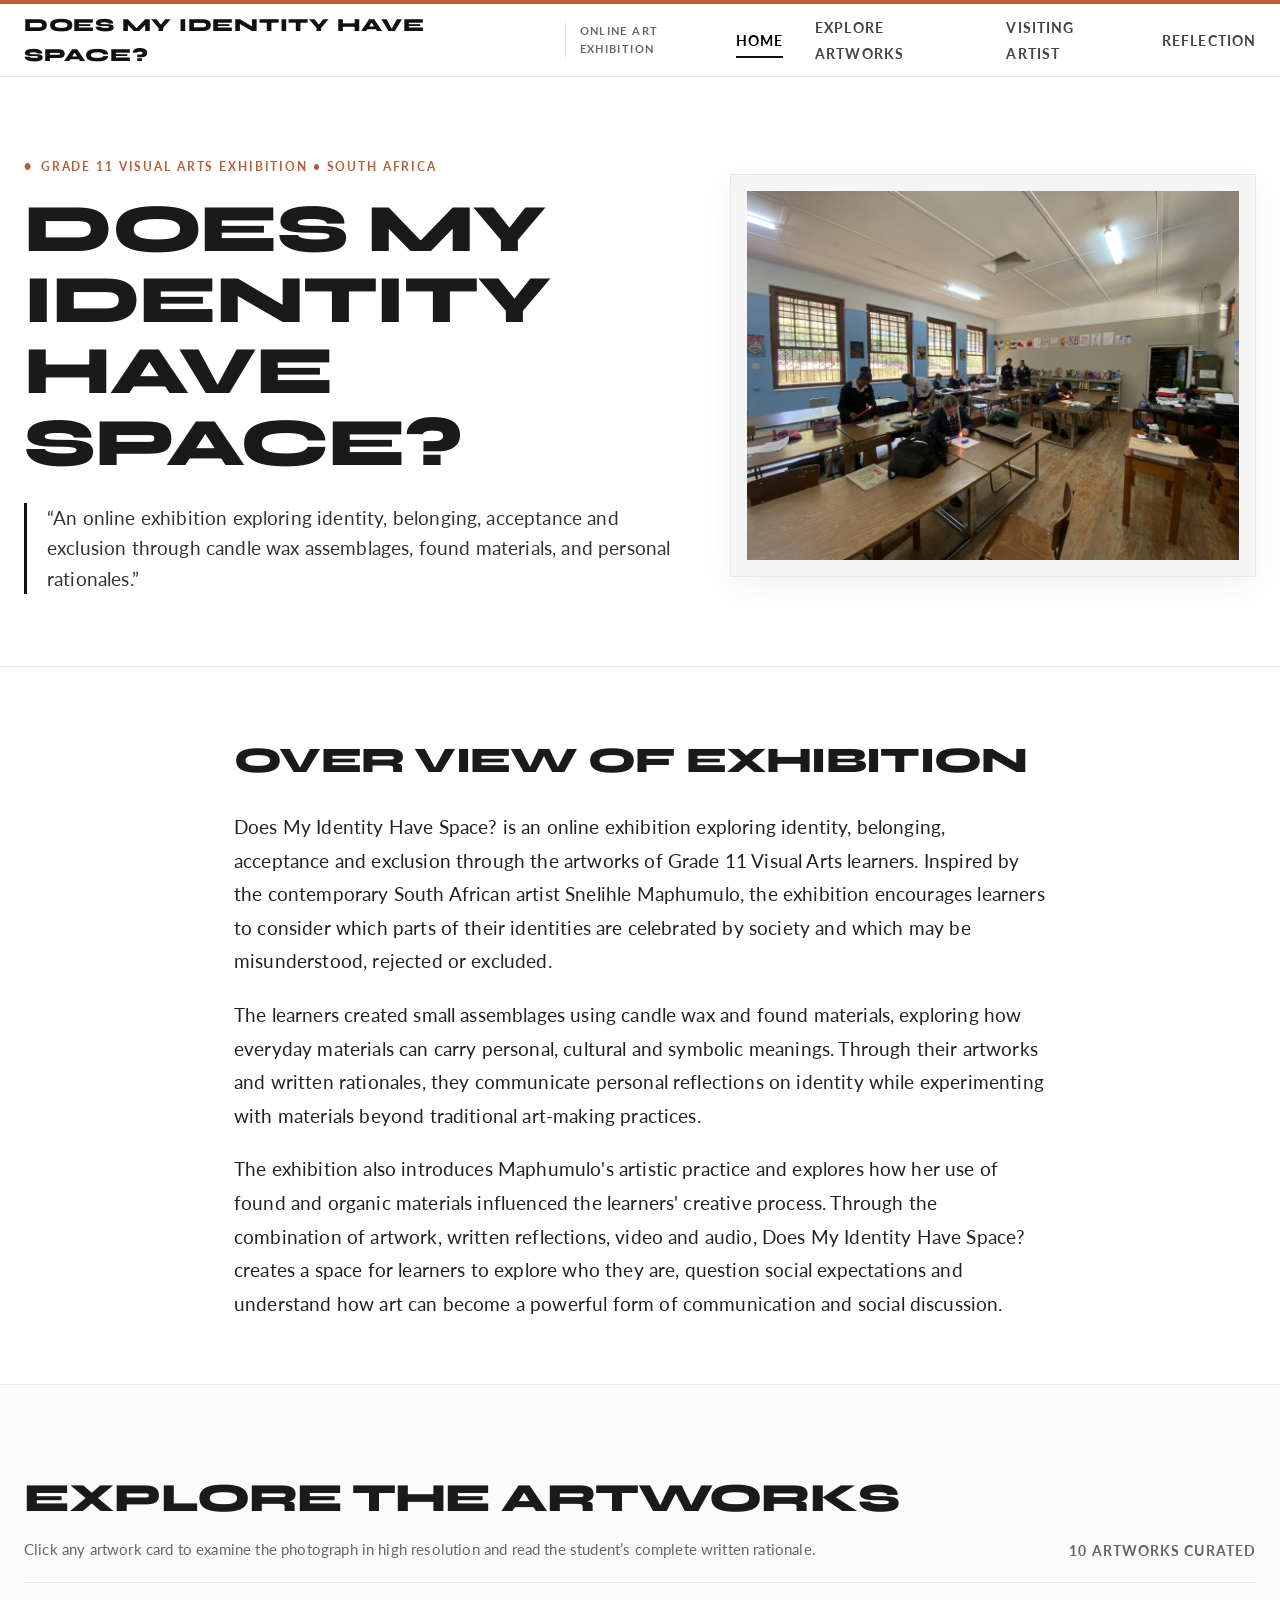
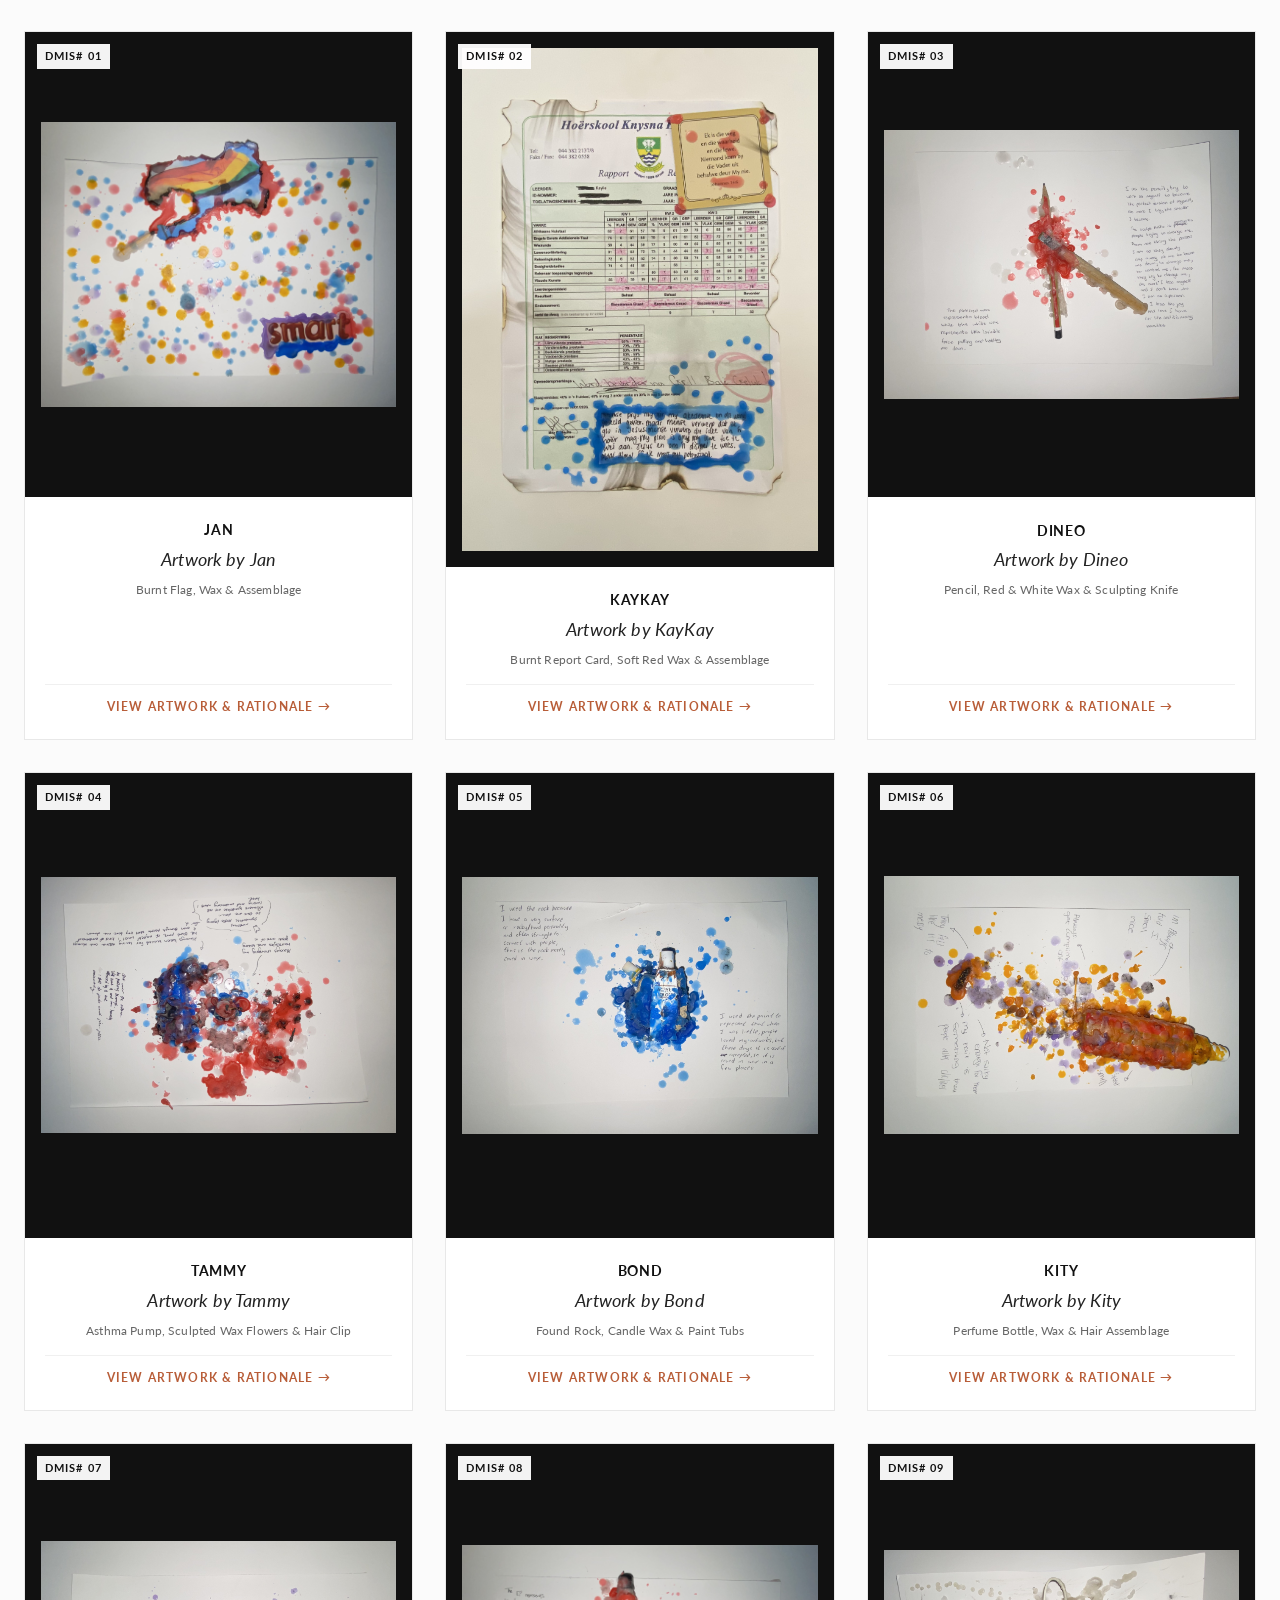
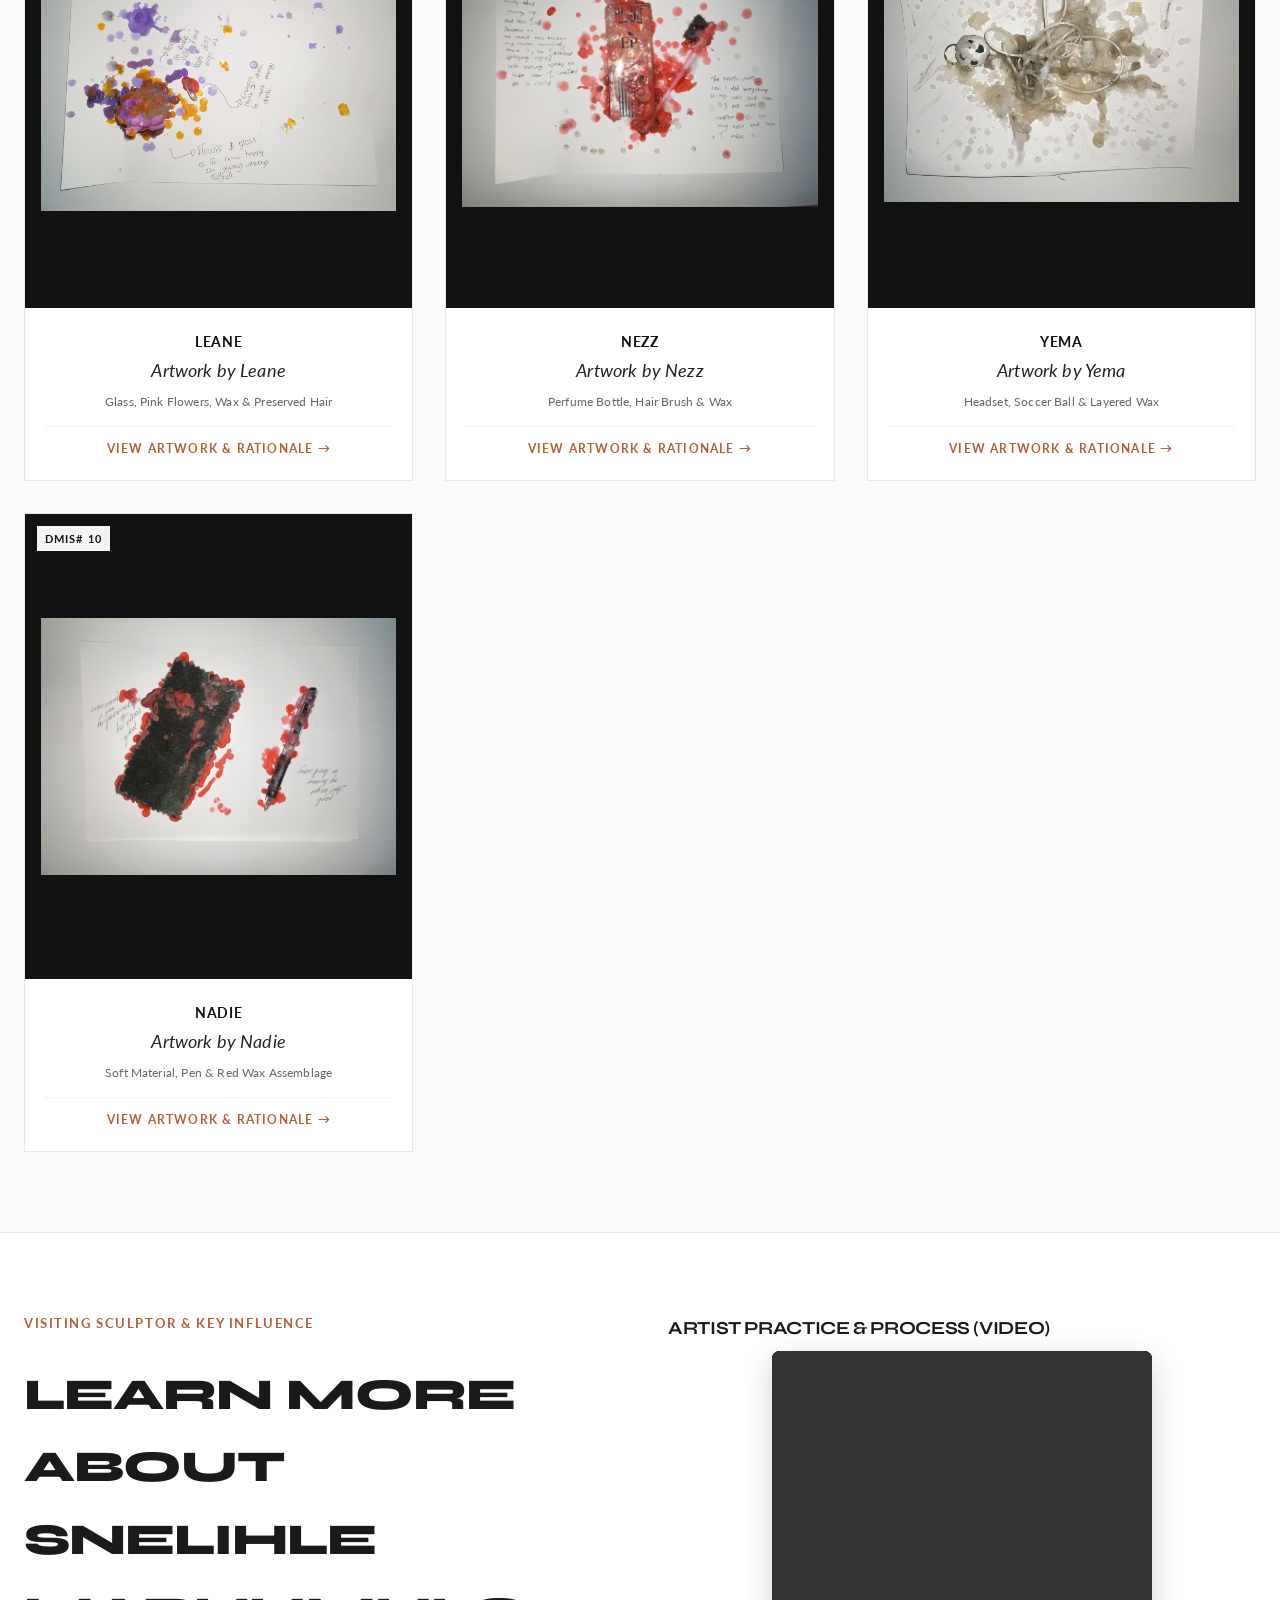
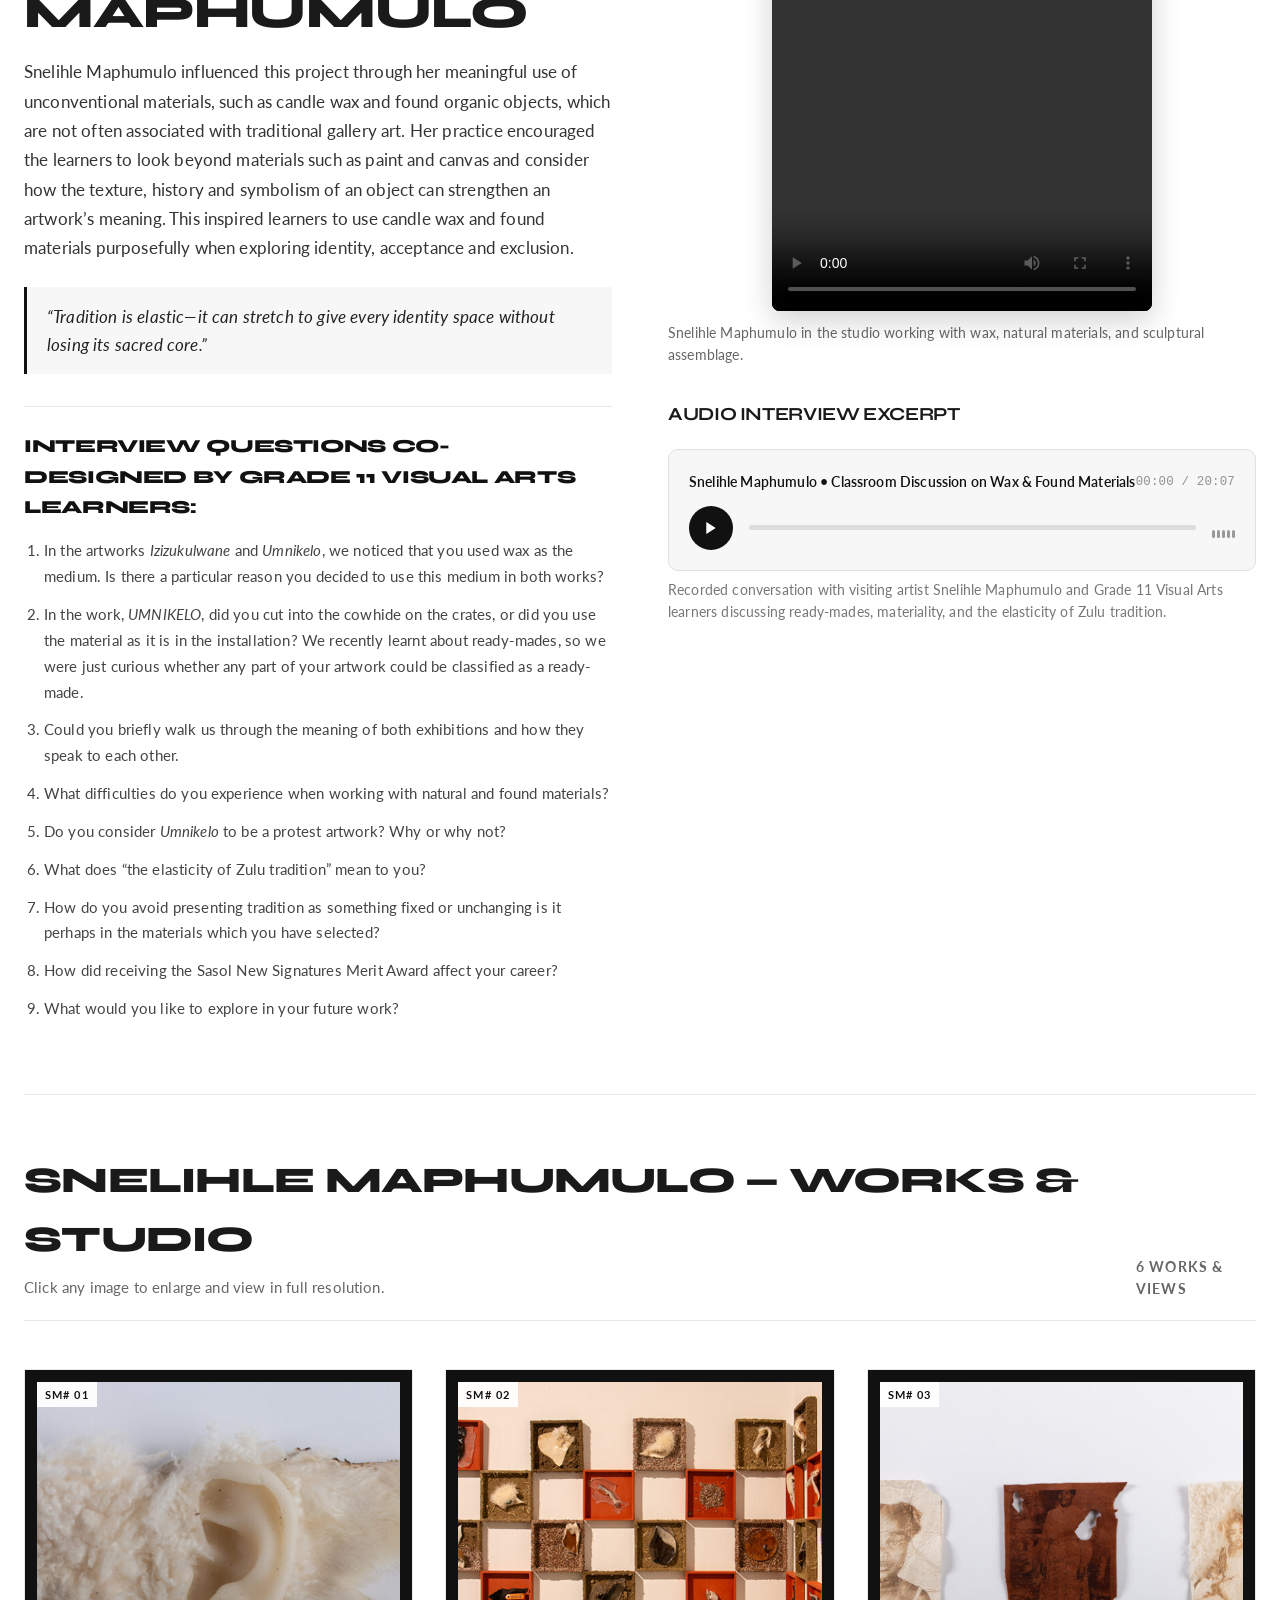
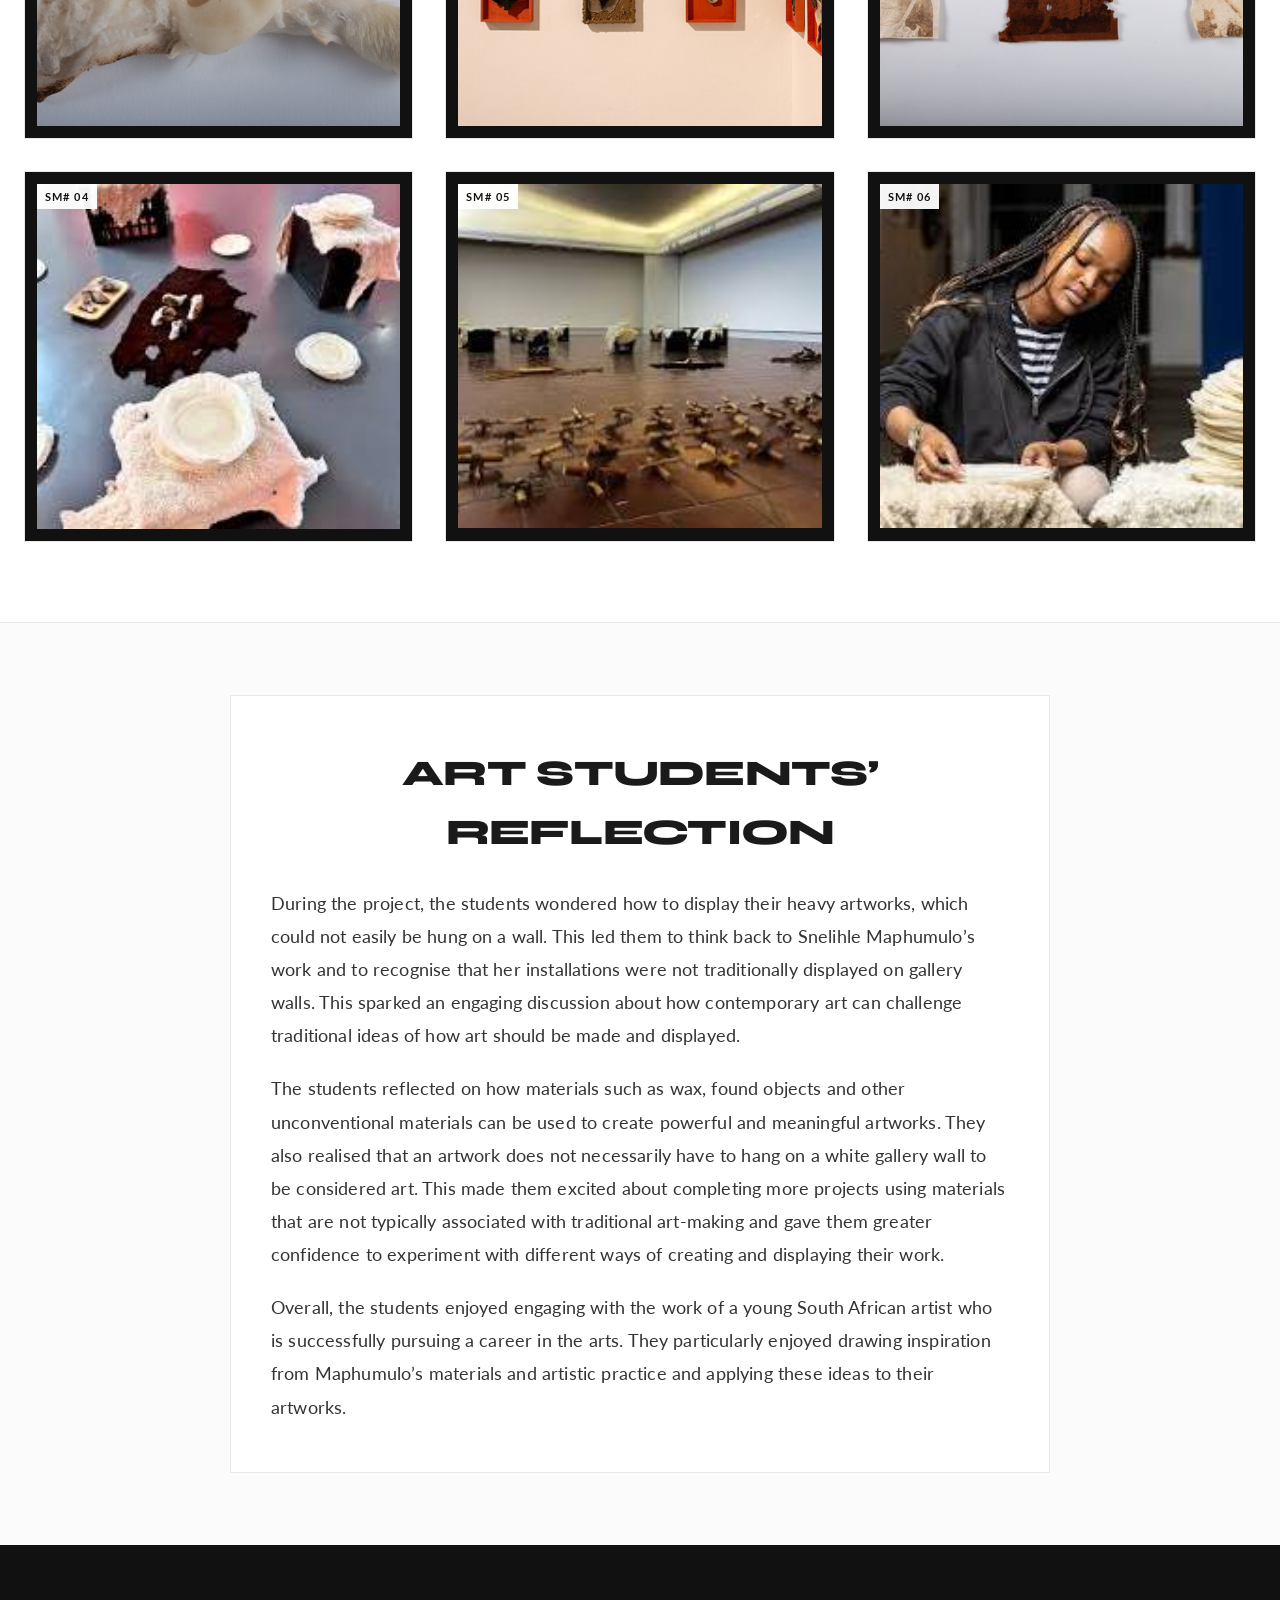
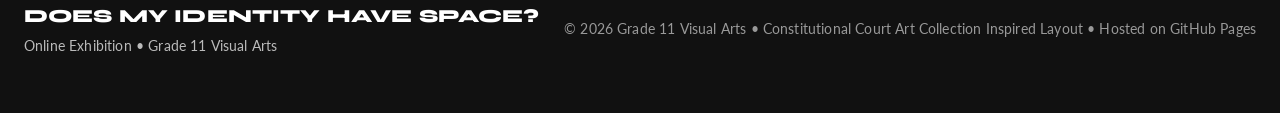
==== commit 304d3f35: "Update navigation link from 'Explore Artworks (10)' to 'Explore Artworks'" ====
--- a/index.html
+++ b/index.html
@@ -26,7 +26,7 @@
       <nav aria-label="Main Navigation">
         <ul class="ccac-nav-links">
           <li><a href="index.html" class="active">Home</a></li>
-          <li><a href="#artworks">Explore Artworks (10)</a></li>
+          <li><a href="#artworks">Explore Artworks</a></li>
           <li><a href="#artist">Visiting Artist</a></li>
           <li><a href="#reflection">Reflection</a></li>
         </ul>
